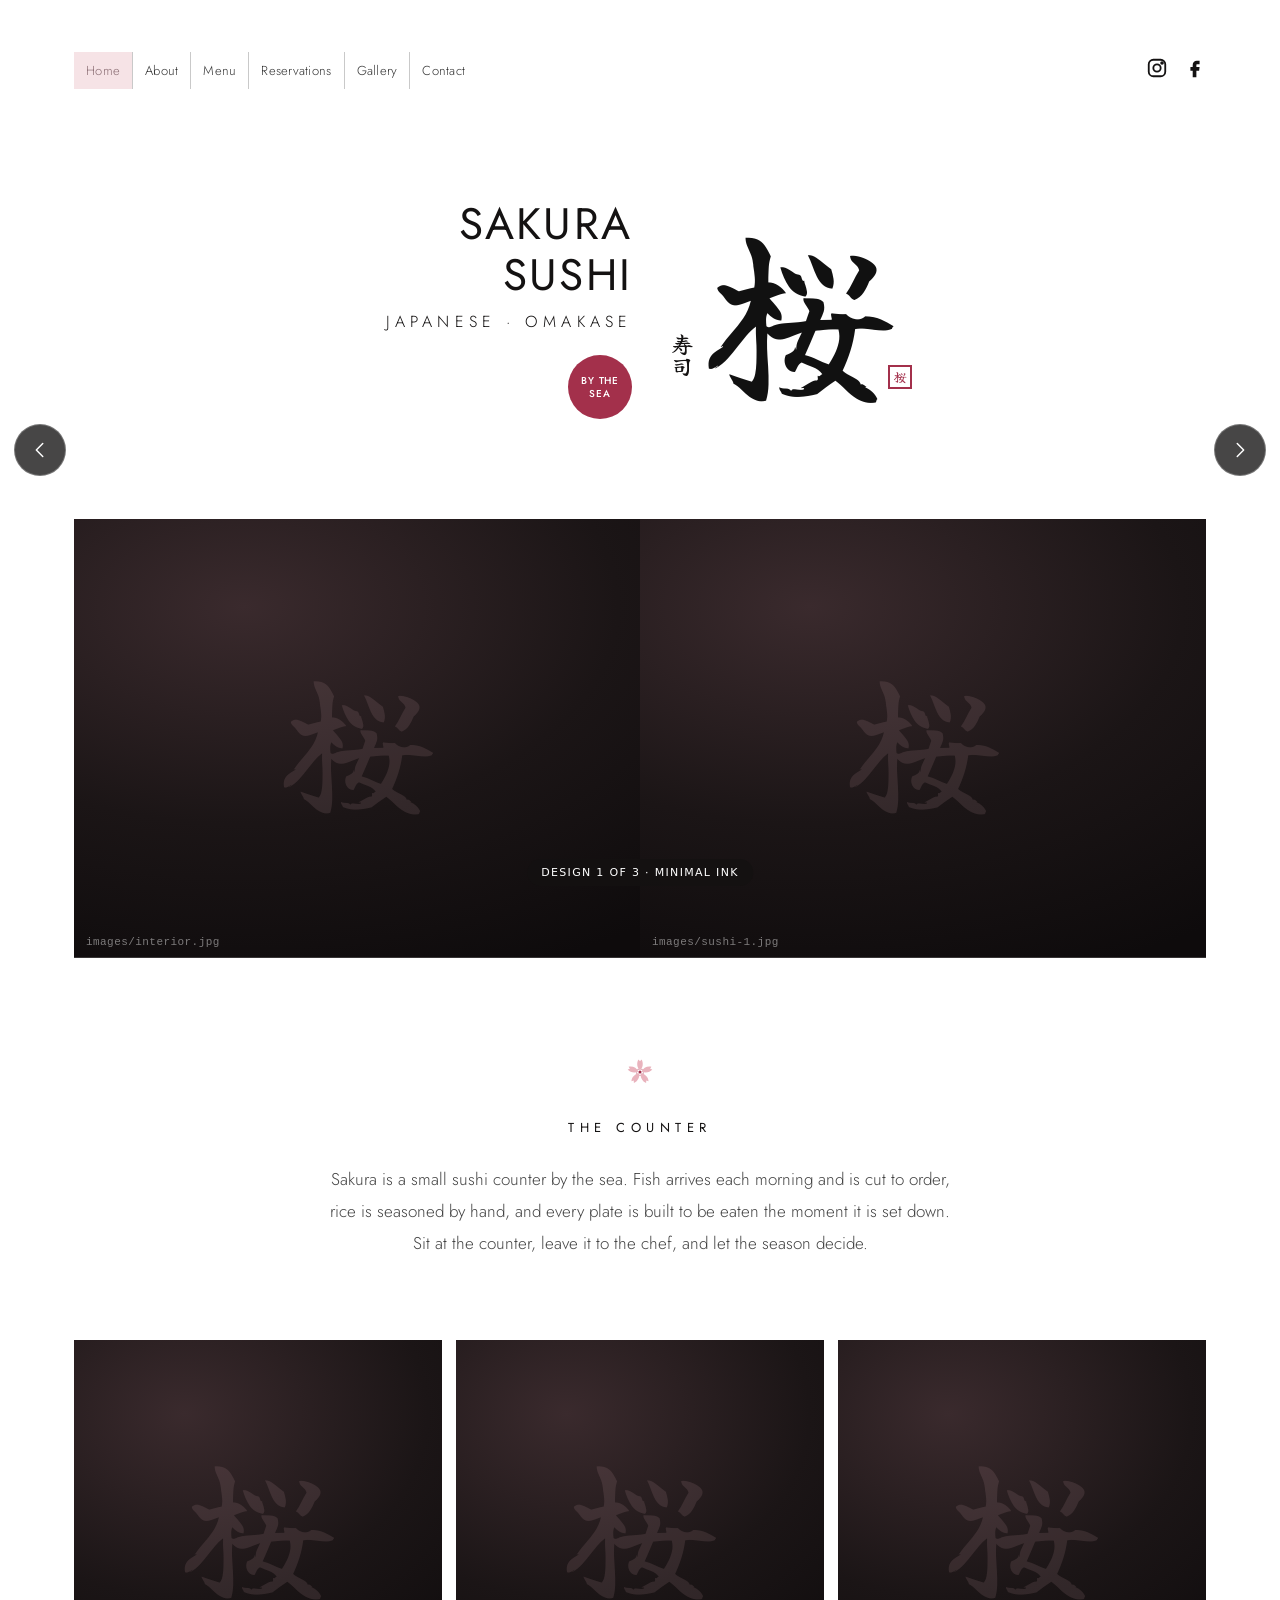
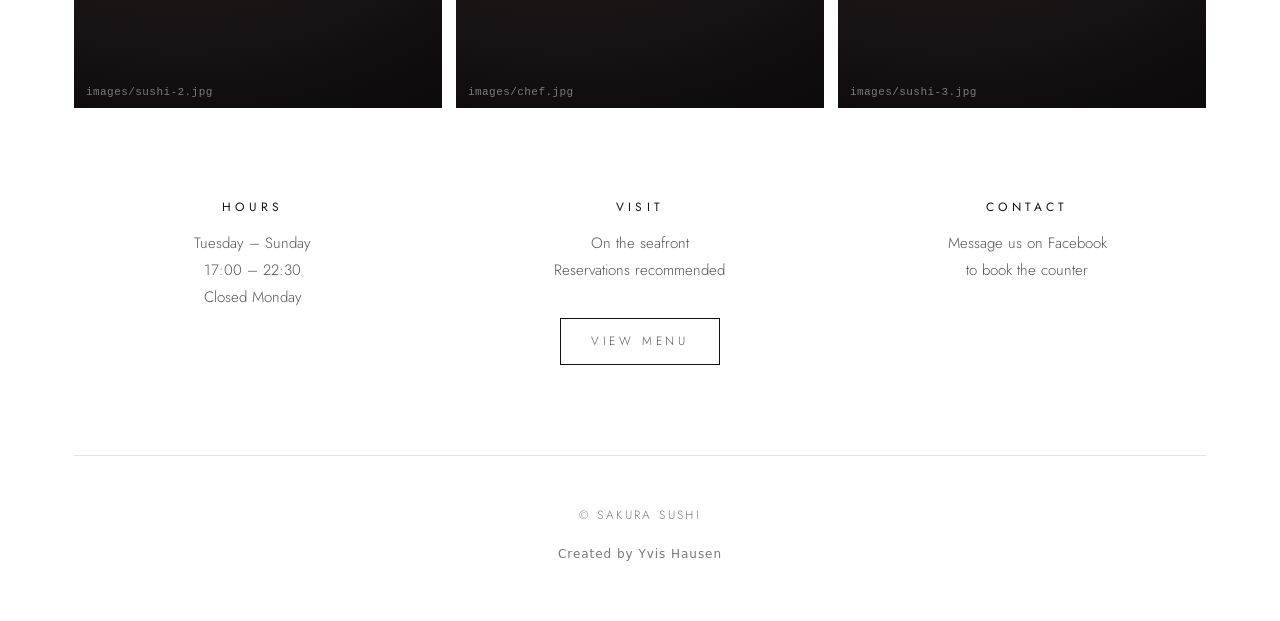
==== design-1/index.html @ ffc706e4 "Add Sakura demo website: 3 homepage designs with matching menu pages Design switcher arrows on every" ====
<!doctype html>
<html lang="en">
<head>
<meta charset="utf-8">
<meta name="viewport" content="width=device-width, initial-scale=1">
<title>Sakura · Japanese Sushi & Omakase</title>
<link rel="preconnect" href="https://fonts.googleapis.com">
<link href="https://fonts.googleapis.com/css2?family=Jost:wght@300;400;500&family=Yuji+Boku&display=swap" rel="stylesheet">
<link rel="stylesheet" href="../assets/common.css">
<link rel="stylesheet" href="style.css">
</head>
<body>
<div class="wrap">
  <header class="top">
    <nav class="boxed">
      <a href="index.html" class="active">Home</a>
      <a href="#about">About</a>
      <a href="menu.html">Menu</a>
      <a href="#visit">Reservations</a>
      <a href="#gallery">Gallery</a>
      <a href="#visit">Contact</a>
    </nav>
    <div class="social">
      <a href="#" aria-label="Instagram"><svg viewBox="0 0 24 24" fill="none" stroke="currentColor" stroke-width="2"><rect x="3" y="3" width="18" height="18" rx="5"/><circle cx="12" cy="12" r="4"/><circle cx="17.5" cy="6.5" r="1" fill="currentColor"/></svg></a>
      <a href="#" aria-label="Facebook"><svg viewBox="0 0 24 24" fill="currentColor"><path d="M14 8h3V4h-3c-2.8 0-4.5 1.8-4.5 4.6V11H7v4h2.5v7h4v-7h3l.5-4h-3.5V8.8c0-.5.3-.8.5-.8z"/></svg></a>
    </div>
  </header>

  <section class="hero">
    <div class="words">
      <h1>SAKURA<br>SUSHI</h1>
      <div class="sub">JAPANESE · OMAKASE</div>
      <div class="badge">BY THE<br>SEA</div>
    </div>
    <div class="kanji-block" data-logo="200">
      <span class="kanji-side">寿司</span>
      <span class="kanji">桜</span>
      <span class="seal">桜</span>
    </div>
  </section>

  <section class="split">
    <div data-img="interior"></div>
    <div data-img="sushi-1"></div>
  </section>

  <section class="intro" id="about">
    <span class="blossom"></span>
    <h2>The Counter</h2>
    <p>Sakura is a small sushi counter by the sea. Fish arrives each morning and is cut to order, rice is seasoned by hand, and every plate is built to be eaten the moment it is set down. Sit at the counter, leave it to the chef, and let the season decide.</p>
  </section>

  <section class="trio" id="gallery">
    <div data-img="sushi-2"></div>
    <div data-img="chef"></div>
    <div data-img="sushi-3"></div>
  </section>

  <section class="info" id="visit">
    <div><h3>Hours</h3><p>Tuesday – Sunday<br>17:00 – 22:30<br>Closed Monday</p></div>
    <div><h3>Visit</h3><p>On the seafront<br>Reservations recommended<br><a class="btn-line" href="menu.html">View Menu</a></p></div>
    <div><h3>Contact</h3><p>Message us on Facebook<br>to book the counter</p></div>
  </section>

  <footer class="foot">© SAKURA SUSHI</footer>
</div>
<p class="credit">Created by Yvis Hausen</p>
<script src="../assets/common.js"></script>
</body>
</html>
---- assets/common.css ----
/* Shared pieces used by all three Sakura designs */
:root {
  --sakura: #e9b3bd;
  --sakura-soft: #f6e3e6;
  --rose: #a3304b;
  --ink: #141212;
  --paper: #ffffff;
}
* { box-sizing: border-box; }
html, body { margin: 0; padding: 0; }
body { background: var(--paper); color: var(--ink); -webkit-font-smoothing: antialiased; }
img { max-width: 100%; display: block; }
a { color: inherit; }

/* ---------- Photo slots ----------
   Each [data-img] element shows the restaurant photo from /images.
   Until the photo is added, an ink placeholder with the file name is shown. */
.ph {
  position: relative;
  overflow: hidden;
  background:
    radial-gradient(120% 90% at 30% 20%, #3a2a2d 0%, #1b1516 55%, #0e0b0c 100%);
  background-size: cover;
  background-position: center;
}
.ph::before {
  content: "桜";
  position: absolute; inset: 0;
  display: grid; place-items: center;
  font-family: "Yuji Boku", serif;
  font-size: clamp(60px, 12vw, 160px);
  color: rgba(233, 179, 189, .12);
  pointer-events: none;
}
.ph::after {
  content: "images/" attr(data-label);
  position: absolute; left: 12px; bottom: 10px;
  font: 500 11px/1 ui-monospace, Menlo, monospace;
  letter-spacing: .04em;
  color: rgba(255, 255, 255, .45);
}
/* Once loaded: grade the photo so phone pictures read richer and sharper */
.ph.loaded { filter: contrast(1.07) saturate(1.1) brightness(.98); }
.ph.loaded::before, .ph.loaded::after { content: none; }
.ph.vignette.loaded { box-shadow: inset 0 0 120px rgba(0,0,0,.35); }

/* ---------- Design switcher arrows ---------- */
.sw {
  position: fixed; top: 50%; z-index: 1000;
  width: 52px; height: 52px; margin-top: -26px;
  border-radius: 50%;
  display: grid; place-items: center;
  background: rgba(20, 18, 18, .78);
  color: #fff; text-decoration: none;
  border: 1px solid rgba(255,255,255,.25);
  backdrop-filter: blur(6px);
  transition: transform .2s ease, background .2s ease;
}
.sw:hover { background: var(--rose); transform: scale(1.06); }
.sw svg { width: 22px; height: 22px; }
.sw-l { left: 14px; }
.sw-r { right: 14px; }
.sw-label {
  position: fixed; left: 50%; bottom: 14px; z-index: 1000;
  transform: translateX(-50%);
  background: rgba(20, 18, 18, .82); color: #fff;
  font: 500 11px/1 system-ui, sans-serif; letter-spacing: .12em; text-transform: uppercase;
  padding: 8px 14px; border-radius: 999px;
  white-space: nowrap;
}
@media (max-width: 640px) { .sw-label { font-size: 9px; letter-spacing: .08em; } }
@media (max-width: 640px) {
  .sw { width: 40px; height: 40px; margin-top: -20px; }
  .sw-l { left: 6px; } .sw-r { right: 6px; }
}

/* ---------- Credit line ---------- */
.credit {
  text-align: center;
  font: 400 12px/1.4 system-ui, sans-serif;
  letter-spacing: .08em;
  padding: 22px 16px 58px;
  margin: 0;
  color: #777;
}
.dark-credit, .foot-credit { color: rgba(255,255,255,.6) !important; }

/* Blossom mark helper */
.blossom { display: inline-block; }
.blossom svg { width: 100%; height: 100%; display: block; }
---- design-1/style.css ----
/* Design 1 — Minimal Ink (white, boxed nav, brush kanji) */
body { font-family: "Jost", system-ui, sans-serif; font-weight: 300; }
.wrap { max-width: 1180px; margin: 0 auto; padding: 0 24px; }

header.top { display: flex; align-items: center; justify-content: space-between; padding: 52px 0 0; }
nav.boxed { display: flex; flex-wrap: wrap; }
nav.boxed a {
  font-size: 13px; text-decoration: none; color: #333;
  padding: 9px 12px; border-right: 1px solid #c9c9c9; letter-spacing: .02em;
}
nav.boxed a:last-child { border-right: 0; }
nav.boxed a.active { background: var(--sakura-soft); color: #8a6d73; }
nav.boxed a:hover { color: var(--rose); }
.social { display: flex; gap: 16px; }
.social svg { width: 22px; height: 22px; }

.hero { display: flex; align-items: center; justify-content: center; gap: 34px; padding: 110px 0 100px; }
.hero .words { text-align: right; }
.hero h1 { font-weight: 400; font-size: clamp(30px, 4vw, 44px); line-height: 1.15; letter-spacing: .05em; margin: 0; }
.hero .sub { font-size: clamp(12px, 1.4vw, 16px); letter-spacing: .32em; margin-top: 10px; }
.badge {
  display: inline-grid; place-items: center; text-align: center;
  width: 64px; height: 64px; border-radius: 50%; margin-top: 22px;
  background: var(--rose); color: #fff; font-weight: 500; font-size: 10px; letter-spacing: .08em; line-height: 1.3;
}
.kanji-block { position: relative; display: flex; align-items: flex-end; }
.kanji { font-family: "Yuji Boku", serif; font-size: clamp(120px, 15vw, 190px); line-height: .9; color: #111; }
.kanji-side { font-family: "Yuji Boku", serif; writing-mode: vertical-rl; font-size: 22px; margin-right: 6px; margin-bottom: 18px; }
.seal {
  position: absolute; right: -18px; bottom: 6px;
  width: 24px; height: 24px; border: 2px solid var(--rose); color: var(--rose);
  font-family: "Yuji Boku", serif; font-size: 13px; display: grid; place-items: center;
}

.split { display: grid; grid-template-columns: 1fr 1fr; }
.split .ph { aspect-ratio: 4 / 3.1; }

.intro { text-align: center; padding: 100px 0 80px; max-width: 640px; margin: 0 auto; }
.intro h2, .section-title { font-weight: 400; font-size: 13px; letter-spacing: .42em; text-transform: uppercase; margin: 0 0 26px; }
.intro p { font-size: 17px; line-height: 1.9; color: #444; margin: 0; }
.intro .blossom { width: 28px; height: 28px; margin: 0 auto 26px; }

.trio { display: grid; grid-template-columns: repeat(3, 1fr); gap: 14px; }
.trio .ph { aspect-ratio: 1; }

.info { display: grid; grid-template-columns: repeat(3, 1fr); gap: 30px; text-align: center; padding: 90px 0; border-bottom: 1px solid #e4e4e4; }
.info h3 { font-weight: 400; font-size: 12px; letter-spacing: .35em; text-transform: uppercase; margin: 0 0 14px; }
.info p { margin: 0; font-size: 15px; line-height: 1.8; color: #555; }
.btn-line {
  display: inline-block; margin-top: 34px; padding: 12px 30px;
  border: 1px solid #111; text-decoration: none; font-size: 12px; letter-spacing: .3em; text-transform: uppercase;
}
.btn-line:hover { background: #111; color: #fff; }

footer.foot { text-align: center; padding: 50px 0 0; font-size: 12px; letter-spacing: .2em; color: #777; }

/* Menu page */
.menu-head { text-align: center; padding: 90px 0 30px; }
.menu-head .kanji { font-size: 90px; }
.menu-head h1 { font-weight: 400; font-size: 14px; letter-spacing: .5em; text-transform: uppercase; margin: 14px 0 0; }
.menu-banner { aspect-ratio: 21 / 7; margin: 40px 0 70px; }
.menu-grid { columns: 2; column-gap: 80px; }
.msec { break-inside: avoid; margin-bottom: 64px; }
.msec h2 { display: flex; align-items: baseline; gap: 12px; font-weight: 400; font-size: 13px; letter-spacing: .38em; text-transform: uppercase; border-bottom: 1px solid #111; padding-bottom: 10px; margin: 0 0 6px; }
.msec h2 span { font-family: "Yuji Boku", serif; letter-spacing: .1em; color: var(--rose); font-size: 15px; }
.msec .note { font-size: 12px; color: #999; margin: 0 0 14px; letter-spacing: .05em; }
.mi { padding: 14px 0; border-bottom: 1px solid #eee; }
.mi .row { display: flex; justify-content: space-between; gap: 16px; font-size: 16px; font-weight: 400; }
.mi .jp { font-size: 12px; color: #a0868b; margin-left: 8px; font-weight: 300; }
.mi p { margin: 4px 0 0; font-size: 13px; color: #777; line-height: 1.6; }

@media (max-width: 820px) {
  header.top { flex-direction: column; gap: 22px; padding-top: 28px; }
  nav.boxed { justify-content: center; }
  .hero { flex-direction: column-reverse; padding: 60px 0; gap: 20px; }
  .hero .words { text-align: center; }
  .split, .trio, .info { grid-template-columns: 1fr; }
  .menu-grid { columns: 1; }
}
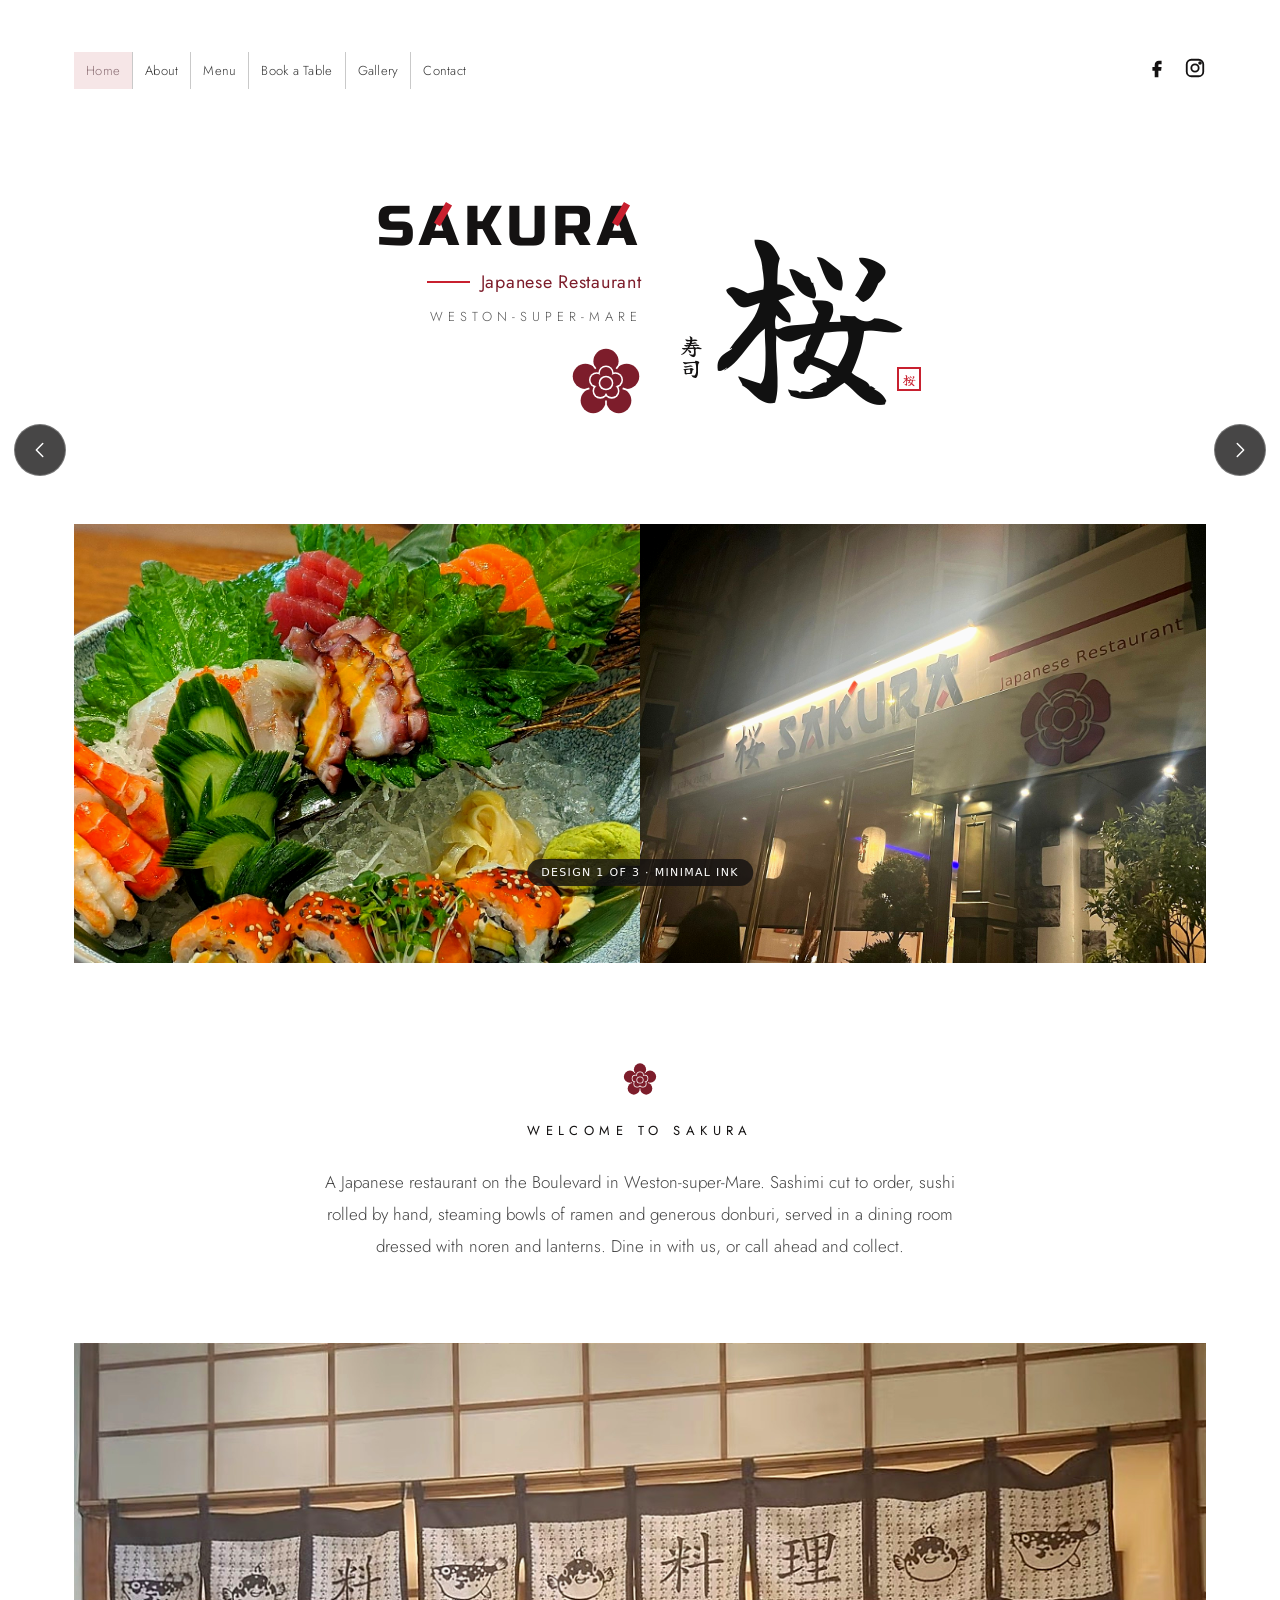
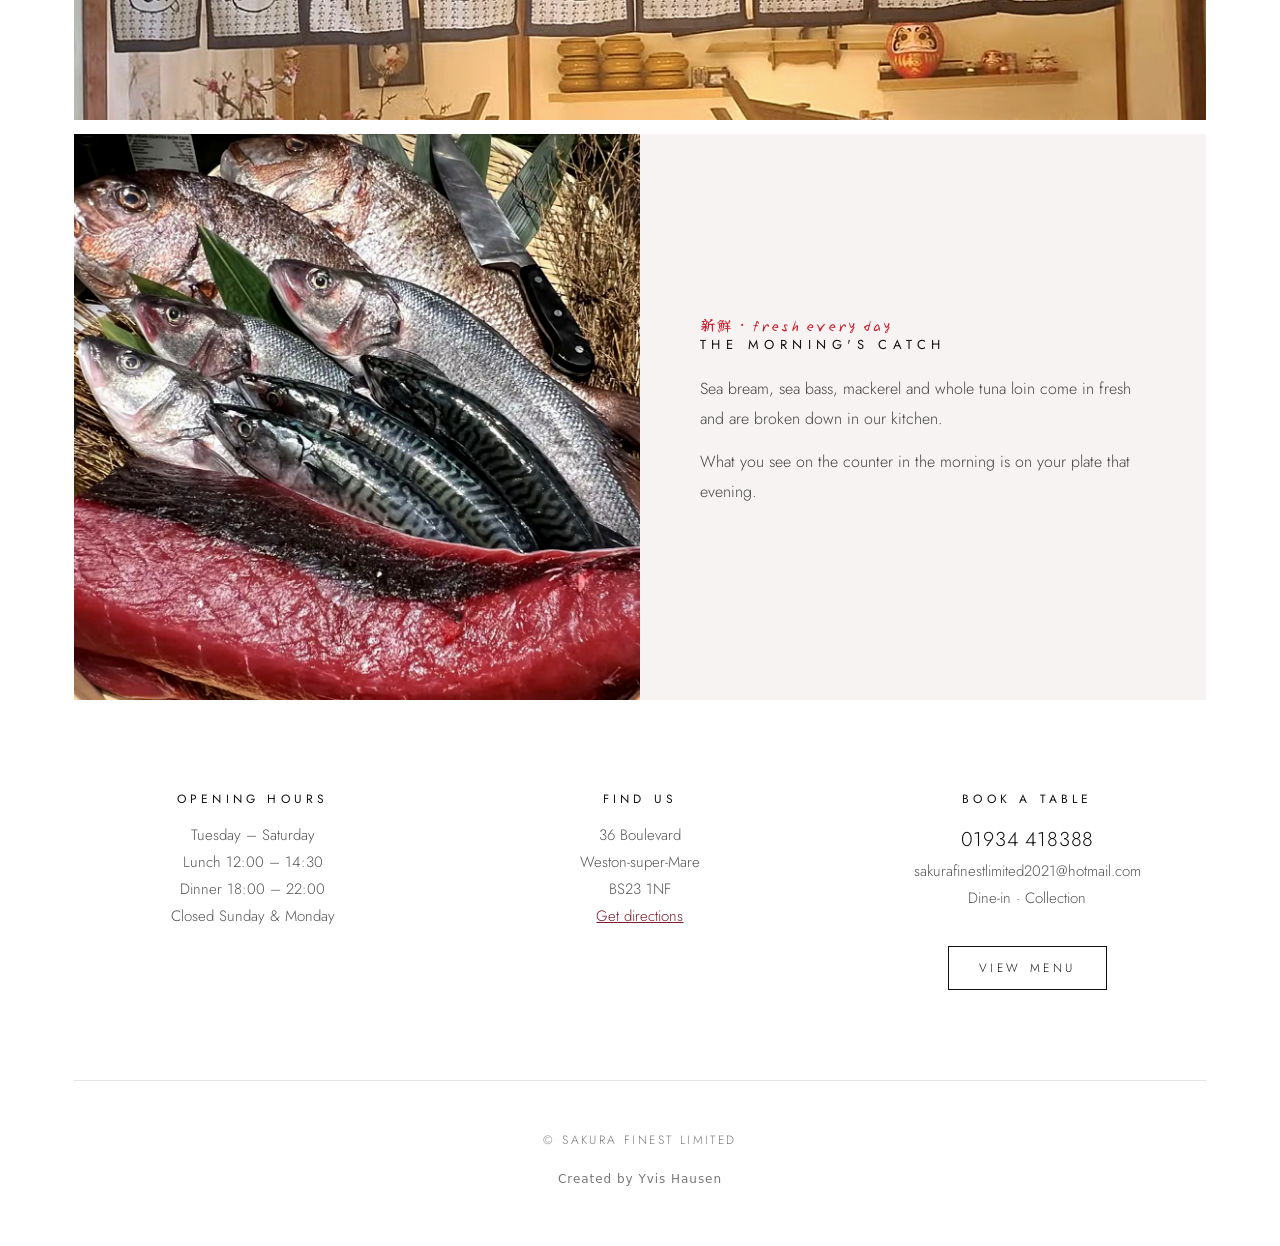
==== commit 5394b513: "Rebrand Sakura demo with the restaurant's photos, crest and details Use Sakura's own photos (platter" ====
--- a/design-1/index.html
+++ b/design-1/index.html
@@ -3,9 +3,9 @@
 <head>
 <meta charset="utf-8">
 <meta name="viewport" content="width=device-width, initial-scale=1">
-<title>Sakura · Japanese Sushi & Omakase</title>
+<title>Sakura · Japanese Restaurant · Weston-super-Mare</title>
 <link rel="preconnect" href="https://fonts.googleapis.com">
-<link href="https://fonts.googleapis.com/css2?family=Jost:wght@300;400;500&family=Yuji+Boku&display=swap" rel="stylesheet">
+<link href="https://fonts.googleapis.com/css2?family=Jost:wght@300;400;500&family=Russo+One&family=Yuji+Boku&display=swap" rel="stylesheet">
 <link rel="stylesheet" href="../assets/common.css">
 <link rel="stylesheet" href="style.css">
 </head>
@@ -16,21 +16,22 @@
       <a href="index.html" class="active">Home</a>
       <a href="#about">About</a>
       <a href="menu.html">Menu</a>
-      <a href="#visit">Reservations</a>
+      <a href="#visit">Book a Table</a>
       <a href="#gallery">Gallery</a>
       <a href="#visit">Contact</a>
     </nav>
     <div class="social">
+      <a href="https://www.facebook.com/share/1Dob9Zx6RJ/" aria-label="Facebook"><svg viewBox="0 0 24 24" fill="currentColor"><path d="M14 8h3V4h-3c-2.8 0-4.5 1.8-4.5 4.6V11H7v4h2.5v7h4v-7h3l.5-4h-3.5V8.8c0-.5.3-.8.5-.8z"/></svg></a>
       <a href="#" aria-label="Instagram"><svg viewBox="0 0 24 24" fill="none" stroke="currentColor" stroke-width="2"><rect x="3" y="3" width="18" height="18" rx="5"/><circle cx="12" cy="12" r="4"/><circle cx="17.5" cy="6.5" r="1" fill="currentColor"/></svg></a>
-      <a href="#" aria-label="Facebook"><svg viewBox="0 0 24 24" fill="currentColor"><path d="M14 8h3V4h-3c-2.8 0-4.5 1.8-4.5 4.6V11H7v4h2.5v7h4v-7h3l.5-4h-3.5V8.8c0-.5.3-.8.5-.8z"/></svg></a>
     </div>
   </header>
 
   <section class="hero">
     <div class="words">
-      <h1>SAKURA<br>SUSHI</h1>
-      <div class="sub">JAPANESE · OMAKASE</div>
-      <div class="badge">BY THE<br>SEA</div>
+      <h1 class="wm">S<i>A</i>KUR<i>A</i></h1>
+      <div class="tagline">Japanese Restaurant</div>
+      <div class="sub">WESTON-SUPER-MARE</div>
+      <span class="mon badge"></span>
     </div>
     <div class="kanji-block" data-logo="200">
       <span class="kanji-side">寿司</span>
@@ -40,29 +41,36 @@
   </section>
 
   <section class="split">
-    <div data-img="interior"></div>
-    <div data-img="sushi-1"></div>
+    <div data-img="hero"></div>
+    <div data-img="storefront"></div>
   </section>
 
   <section class="intro" id="about">
-    <span class="blossom"></span>
-    <h2>The Counter</h2>
-    <p>Sakura is a small sushi counter by the sea. Fish arrives each morning and is cut to order, rice is seasoned by hand, and every plate is built to be eaten the moment it is set down. Sit at the counter, leave it to the chef, and let the season decide.</p>
+    <span class="mon" style="width:34px;height:34px;margin:0 auto 24px;display:block"></span>
+    <h2>Welcome to Sakura</h2>
+    <p>A Japanese restaurant on the Boulevard in Weston-super-Mare. Sashimi cut to order, sushi rolled by hand, steaming bowls of ramen and generous donburi, served in a dining room dressed with noren and lanterns. Dine in with us, or call ahead and collect.</p>
   </section>
 
-  <section class="trio" id="gallery">
-    <div data-img="sushi-2"></div>
-    <div data-img="chef"></div>
-    <div data-img="sushi-3"></div>
+  <section id="gallery">
+    <div class="banner" data-img="noren"></div>
+    <div class="fresh">
+      <div data-img="fish"></div>
+      <div class="txt">
+        <span class="jp">新鮮 · fresh every day</span>
+        <h2>The Morning's Catch</h2>
+        <p>Sea bream, sea bass, mackerel and whole tuna loin come in fresh and are broken down in our kitchen.</p>
+        <p>What you see on the counter in the morning is on your plate that evening.</p>
+      </div>
+    </div>
   </section>
 
   <section class="info" id="visit">
-    <div><h3>Hours</h3><p>Tuesday – Sunday<br>17:00 – 22:30<br>Closed Monday</p></div>
-    <div><h3>Visit</h3><p>On the seafront<br>Reservations recommended<br><a class="btn-line" href="menu.html">View Menu</a></p></div>
-    <div><h3>Contact</h3><p>Message us on Facebook<br>to book the counter</p></div>
+    <div><h3>Opening Hours</h3><p>Tuesday – Saturday<br>Lunch 12:00 – 14:30<br>Dinner 18:00 – 22:00<br>Closed Sunday &amp; Monday</p></div>
+    <div><h3>Find Us</h3><p>36 Boulevard<br>Weston-super-Mare<br>BS23 1NF<br><a class="plain" href="https://www.google.com/maps/search/?api=1&amp;query=Sakura+Japanese+Restaurant+36+Boulevard+Weston-super-Mare+BS23+1NF">Get directions</a></p></div>
+    <div><h3>Book a Table</h3><p><span class="big">01934 418388</span><br>sakurafinestlimited2021@hotmail.com<br>Dine-in · Collection</p><a class="btn-line" href="menu.html">View Menu</a></div>
   </section>
 
-  <footer class="foot">© SAKURA SUSHI</footer>
+  <footer class="foot">© SAKURA FINEST LIMITED</footer>
 </div>
 <p class="credit">Created by Yvis Hausen</p>
 <script src="../assets/common.js"></script>
--- a/assets/common.css
+++ b/assets/common.css
@@ -1,8 +1,9 @@
 /* Shared pieces used by all three Sakura designs */
 :root {
-  --sakura: #e9b3bd;
-  --sakura-soft: #f6e3e6;
-  --rose: #a3304b;
+  --sakura: #ec9aa4;      /* light red for text on dark grounds */
+  --sakura-soft: #f6e6e7;
+  --rose: #7d1d2b;        /* crest maroon, from the shop sign */
+  --red: #c8202f;         /* sign red: the slashes and the rule */
   --ink: #141212;
   --paper: #ffffff;
 }
@@ -85,6 +86,17 @@
 }
 .dark-credit, .foot-credit { color: rgba(255,255,255,.6) !important; }
 
-/* Blossom mark helper */
-.blossom { display: inline-block; }
-.blossom svg { width: 100%; height: 100%; display: block; }
+/* Sakura crest (mon) helper — drawn by common.js */
+.mon { display: inline-block; }
+.mon svg { width: 100%; height: 100%; display: block; }
+
+/* SAKURA wordmark, after the shop sign: heavy angular caps with red cuts on the A's */
+.wm { font-family: "Russo One", "Arial Black", sans-serif; text-transform: uppercase; letter-spacing: .08em; line-height: 1; white-space: nowrap; }
+.wm i { font-style: normal; position: relative; display: inline-block; }
+.wm i::after {
+  content: ""; position: absolute; left: 50%; top: .05em;
+  width: .12em; height: .42em; background: var(--red);
+  transform: translateX(-20%) rotate(30deg);
+}
+.tagline { display: inline-flex; align-items: center; gap: .6em; color: var(--rose); }
+.tagline::before { content: ""; width: 2.4em; height: 2px; background: var(--red); }
--- a/design-1/style.css
+++ b/design-1/style.css
@@ -16,19 +16,16 @@
 
 .hero { display: flex; align-items: center; justify-content: center; gap: 34px; padding: 110px 0 100px; }
 .hero .words { text-align: right; }
-.hero h1 { font-weight: 400; font-size: clamp(30px, 4vw, 44px); line-height: 1.15; letter-spacing: .05em; margin: 0; }
-.hero .sub { font-size: clamp(12px, 1.4vw, 16px); letter-spacing: .32em; margin-top: 10px; }
-.badge {
-  display: inline-grid; place-items: center; text-align: center;
-  width: 64px; height: 64px; border-radius: 50%; margin-top: 22px;
-  background: var(--rose); color: #fff; font-weight: 500; font-size: 10px; letter-spacing: .08em; line-height: 1.3;
-}
+.hero h1 { font-weight: 400; font-size: clamp(36px, 5vw, 56px); margin: 0; }
+.hero .tagline { font-size: clamp(14px, 1.6vw, 18px); margin-top: 14px; font-weight: 400; letter-spacing: .04em; }
+.hero .sub { font-size: clamp(11px, 1.2vw, 13px); letter-spacing: .38em; margin-top: 12px; color: #555; }
+.badge { width: 70px; height: 70px; margin-top: 22px; }
 .kanji-block { position: relative; display: flex; align-items: flex-end; }
 .kanji { font-family: "Yuji Boku", serif; font-size: clamp(120px, 15vw, 190px); line-height: .9; color: #111; }
 .kanji-side { font-family: "Yuji Boku", serif; writing-mode: vertical-rl; font-size: 22px; margin-right: 6px; margin-bottom: 18px; }
 .seal {
   position: absolute; right: -18px; bottom: 6px;
-  width: 24px; height: 24px; border: 2px solid var(--rose); color: var(--rose);
+  width: 24px; height: 24px; border: 2px solid var(--red); color: var(--red);
   font-family: "Yuji Boku", serif; font-size: 13px; display: grid; place-items: center;
 }
 
@@ -40,12 +37,19 @@
 .intro p { font-size: 17px; line-height: 1.9; color: #444; margin: 0; }
 .intro .blossom { width: 28px; height: 28px; margin: 0 auto 26px; }
 
-.trio { display: grid; grid-template-columns: repeat(3, 1fr); gap: 14px; }
-.trio .ph { aspect-ratio: 1; }
+.banner { aspect-ratio: 3 / 1; }
+.fresh { display: grid; grid-template-columns: 1fr 1fr; gap: 0; align-items: stretch; margin-top: 14px; }
+.fresh .ph { aspect-ratio: 1; }
+.fresh .txt { display: flex; flex-direction: column; justify-content: center; padding: 40px 60px; background: #f7f3f3; }
+.fresh h2 { font-weight: 400; font-size: 13px; letter-spacing: .42em; text-transform: uppercase; margin: 0 0 20px; }
+.fresh p { font-size: 16px; line-height: 1.9; color: #444; margin: 0 0 12px; }
+.fresh .jp { font-family: "Yuji Boku", serif; color: var(--red); font-size: 15px; letter-spacing: .1em; }
 
 .info { display: grid; grid-template-columns: repeat(3, 1fr); gap: 30px; text-align: center; padding: 90px 0; border-bottom: 1px solid #e4e4e4; }
 .info h3 { font-weight: 400; font-size: 12px; letter-spacing: .35em; text-transform: uppercase; margin: 0 0 14px; }
 .info p { margin: 0; font-size: 15px; line-height: 1.8; color: #555; }
+.info a.plain { color: var(--rose); }
+.info .big { font-size: 20px; color: #111; letter-spacing: .04em; }
 .btn-line {
   display: inline-block; margin-top: 34px; padding: 12px 30px;
   border: 1px solid #111; text-decoration: none; font-size: 12px; letter-spacing: .3em; text-transform: uppercase;
@@ -58,11 +62,11 @@
 .menu-head { text-align: center; padding: 90px 0 30px; }
 .menu-head .kanji { font-size: 90px; }
 .menu-head h1 { font-weight: 400; font-size: 14px; letter-spacing: .5em; text-transform: uppercase; margin: 14px 0 0; }
-.menu-banner { aspect-ratio: 21 / 7; margin: 40px 0 70px; }
+.menu-banner { aspect-ratio: 3 / 1; margin: 40px 0 70px; }
 .menu-grid { columns: 2; column-gap: 80px; }
 .msec { break-inside: avoid; margin-bottom: 64px; }
 .msec h2 { display: flex; align-items: baseline; gap: 12px; font-weight: 400; font-size: 13px; letter-spacing: .38em; text-transform: uppercase; border-bottom: 1px solid #111; padding-bottom: 10px; margin: 0 0 6px; }
-.msec h2 span { font-family: "Yuji Boku", serif; letter-spacing: .1em; color: var(--rose); font-size: 15px; }
+.msec h2 span { font-family: "Yuji Boku", serif; letter-spacing: .1em; color: var(--red); font-size: 15px; }
 .msec .note { font-size: 12px; color: #999; margin: 0 0 14px; letter-spacing: .05em; }
 .mi { padding: 14px 0; border-bottom: 1px solid #eee; }
 .mi .row { display: flex; justify-content: space-between; gap: 16px; font-size: 16px; font-weight: 400; }
@@ -74,6 +78,8 @@
   nav.boxed { justify-content: center; }
   .hero { flex-direction: column-reverse; padding: 60px 0; gap: 20px; }
   .hero .words { text-align: center; }
-  .split, .trio, .info { grid-template-columns: 1fr; }
+  .split, .fresh, .info { grid-template-columns: 1fr; }
+  .fresh .txt { padding: 36px 24px; }
+  .banner { aspect-ratio: 2 / 1; }
   .menu-grid { columns: 1; }
 }
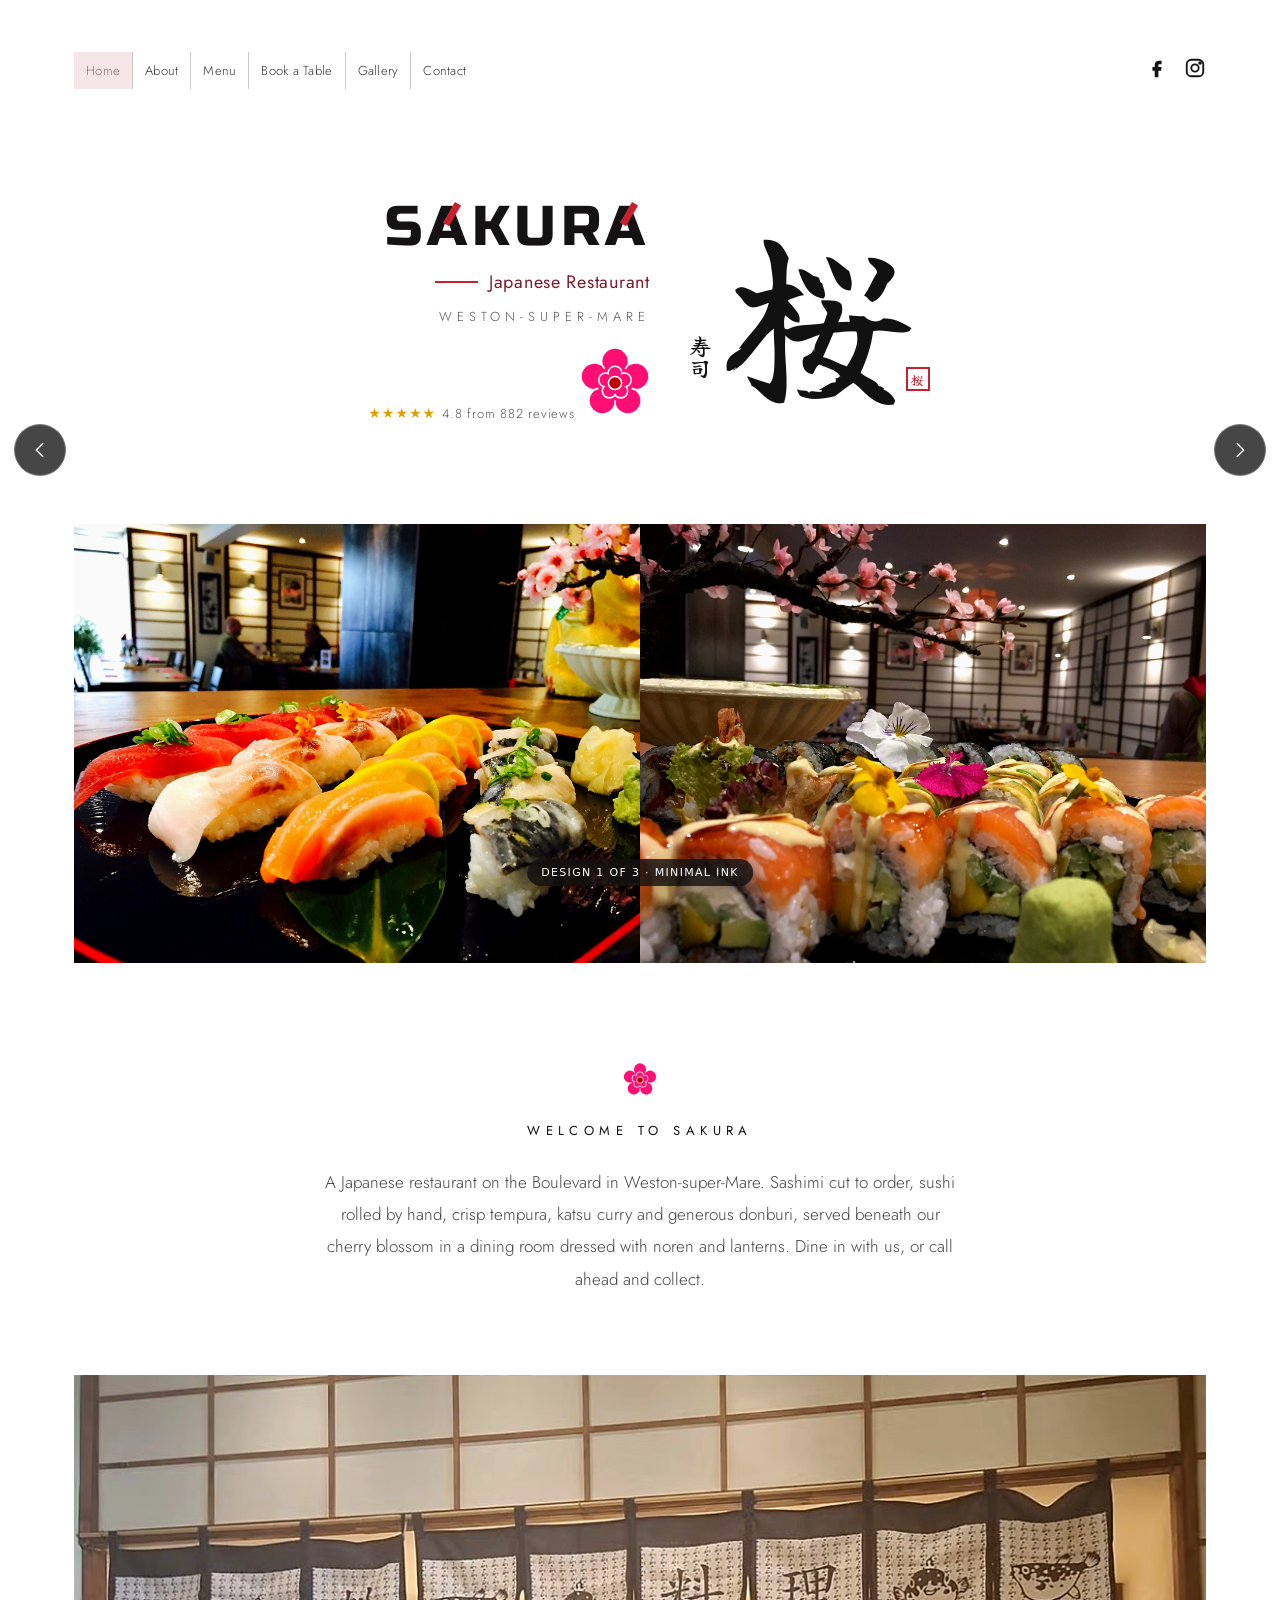
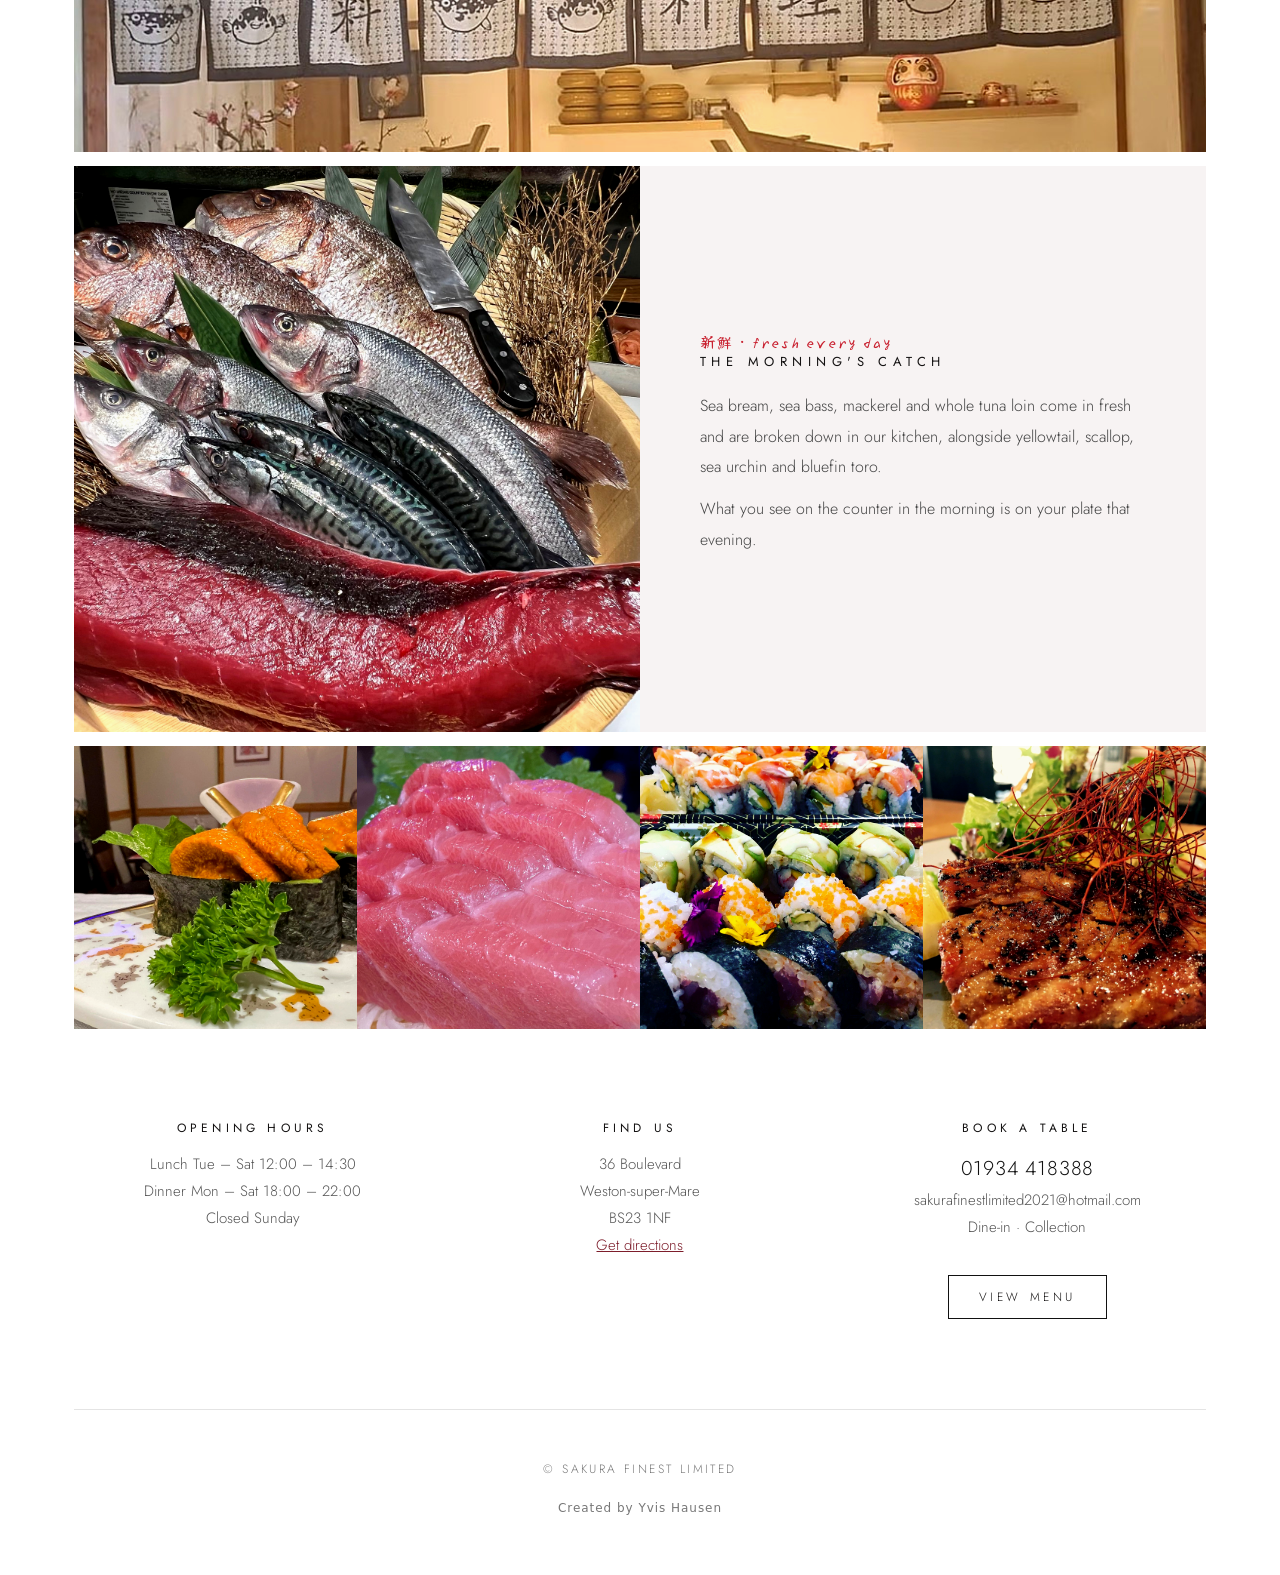
==== commit 98d05192: "Add Sakura's real menu, photos, hours, rating and logo colours Menu transcribed from photos of their" ====
--- a/design-1/index.html
+++ b/design-1/index.html
@@ -21,7 +21,7 @@
       <a href="#visit">Contact</a>
     </nav>
     <div class="social">
-      <a href="https://www.facebook.com/share/1Dob9Zx6RJ/" aria-label="Facebook"><svg viewBox="0 0 24 24" fill="currentColor"><path d="M14 8h3V4h-3c-2.8 0-4.5 1.8-4.5 4.6V11H7v4h2.5v7h4v-7h3l.5-4h-3.5V8.8c0-.5.3-.8.5-.8z"/></svg></a>
+      <a href="https://www.facebook.com/sakurafinestlimited" aria-label="Facebook"><svg viewBox="0 0 24 24" fill="currentColor"><path d="M14 8h3V4h-3c-2.8 0-4.5 1.8-4.5 4.6V11H7v4h2.5v7h4v-7h3l.5-4h-3.5V8.8c0-.5.3-.8.5-.8z"/></svg></a>
       <a href="#" aria-label="Instagram"><svg viewBox="0 0 24 24" fill="none" stroke="currentColor" stroke-width="2"><rect x="3" y="3" width="18" height="18" rx="5"/><circle cx="12" cy="12" r="4"/><circle cx="17.5" cy="6.5" r="1" fill="currentColor"/></svg></a>
     </div>
   </header>
@@ -31,6 +31,7 @@
       <h1 class="wm">S<i>A</i>KUR<i>A</i></h1>
       <div class="tagline">Japanese Restaurant</div>
       <div class="sub">WESTON-SUPER-MARE</div>
+      <div class="rating" style="margin-top:14px;color:#555"><b>★★★★★</b> 4.8 from 882 reviews</div>
       <span class="mon badge"></span>
     </div>
     <div class="kanji-block" data-logo="200">
@@ -41,14 +42,14 @@
   </section>
 
   <section class="split">
-    <div data-img="hero"></div>
-    <div data-img="storefront"></div>
+    <div data-img="nigiri"></div>
+    <div data-img="interior"></div>
   </section>
 
   <section class="intro" id="about">
     <span class="mon" style="width:34px;height:34px;margin:0 auto 24px;display:block"></span>
     <h2>Welcome to Sakura</h2>
-    <p>A Japanese restaurant on the Boulevard in Weston-super-Mare. Sashimi cut to order, sushi rolled by hand, steaming bowls of ramen and generous donburi, served in a dining room dressed with noren and lanterns. Dine in with us, or call ahead and collect.</p>
+    <p>A Japanese restaurant on the Boulevard in Weston-super-Mare. Sashimi cut to order, sushi rolled by hand, crisp tempura, katsu curry and generous donburi, served beneath our cherry blossom in a dining room dressed with noren and lanterns. Dine in with us, or call ahead and collect.</p>
   </section>
 
   <section id="gallery">
@@ -58,14 +59,20 @@
       <div class="txt">
         <span class="jp">新鮮 · fresh every day</span>
         <h2>The Morning's Catch</h2>
-        <p>Sea bream, sea bass, mackerel and whole tuna loin come in fresh and are broken down in our kitchen.</p>
+        <p>Sea bream, sea bass, mackerel and whole tuna loin come in fresh and are broken down in our kitchen, alongside yellowtail, scallop, sea urchin and bluefin toro.</p>
         <p>What you see on the counter in the morning is on your plate that evening.</p>
       </div>
+    </div>
+    <div class="gal4" style="margin-top:14px">
+      <div data-img="uni"></div>
+      <div data-img="toro"></div>
+      <div data-img="makimono"></div>
+      <div data-img="grill"></div>
     </div>
   </section>
 
   <section class="info" id="visit">
-    <div><h3>Opening Hours</h3><p>Tuesday – Saturday<br>Lunch 12:00 – 14:30<br>Dinner 18:00 – 22:00<br>Closed Sunday &amp; Monday</p></div>
+    <div><h3>Opening Hours</h3><p>Lunch Tue – Sat 12:00 – 14:30<br>Dinner Mon – Sat 18:00 – 22:00<br>Closed Sunday</p></div>
     <div><h3>Find Us</h3><p>36 Boulevard<br>Weston-super-Mare<br>BS23 1NF<br><a class="plain" href="https://www.google.com/maps/search/?api=1&amp;query=Sakura+Japanese+Restaurant+36+Boulevard+Weston-super-Mare+BS23+1NF">Get directions</a></p></div>
     <div><h3>Book a Table</h3><p><span class="big">01934 418388</span><br>sakurafinestlimited2021@hotmail.com<br>Dine-in · Collection</p><a class="btn-line" href="menu.html">View Menu</a></div>
   </section>
--- a/assets/common.css
+++ b/assets/common.css
@@ -100,3 +100,12 @@
 }
 .tagline { display: inline-flex; align-items: center; gap: .6em; color: var(--rose); }
 .tagline::before { content: ""; width: 2.4em; height: 2px; background: var(--red); }
+
+/* Vegetarian / vegan marker on menu items */
+.vv { font-size: 10px; font-weight: 600; letter-spacing: .08em; color: #4c7a34; margin-left: 6px; white-space: nowrap; }
+/* Four-photo gallery row */
+.gal4 { display: grid; grid-template-columns: repeat(4, 1fr); gap: 0; }
+.gal4 .ph { aspect-ratio: 1; }
+@media (max-width: 760px) { .gal4 { grid-template-columns: 1fr 1fr; } }
+.rating { display: inline-flex; align-items: center; gap: 6px; font-size: 13px; letter-spacing: .06em; }
+.rating b { color: #e0a100; font-size: 14px; letter-spacing: 1px; }
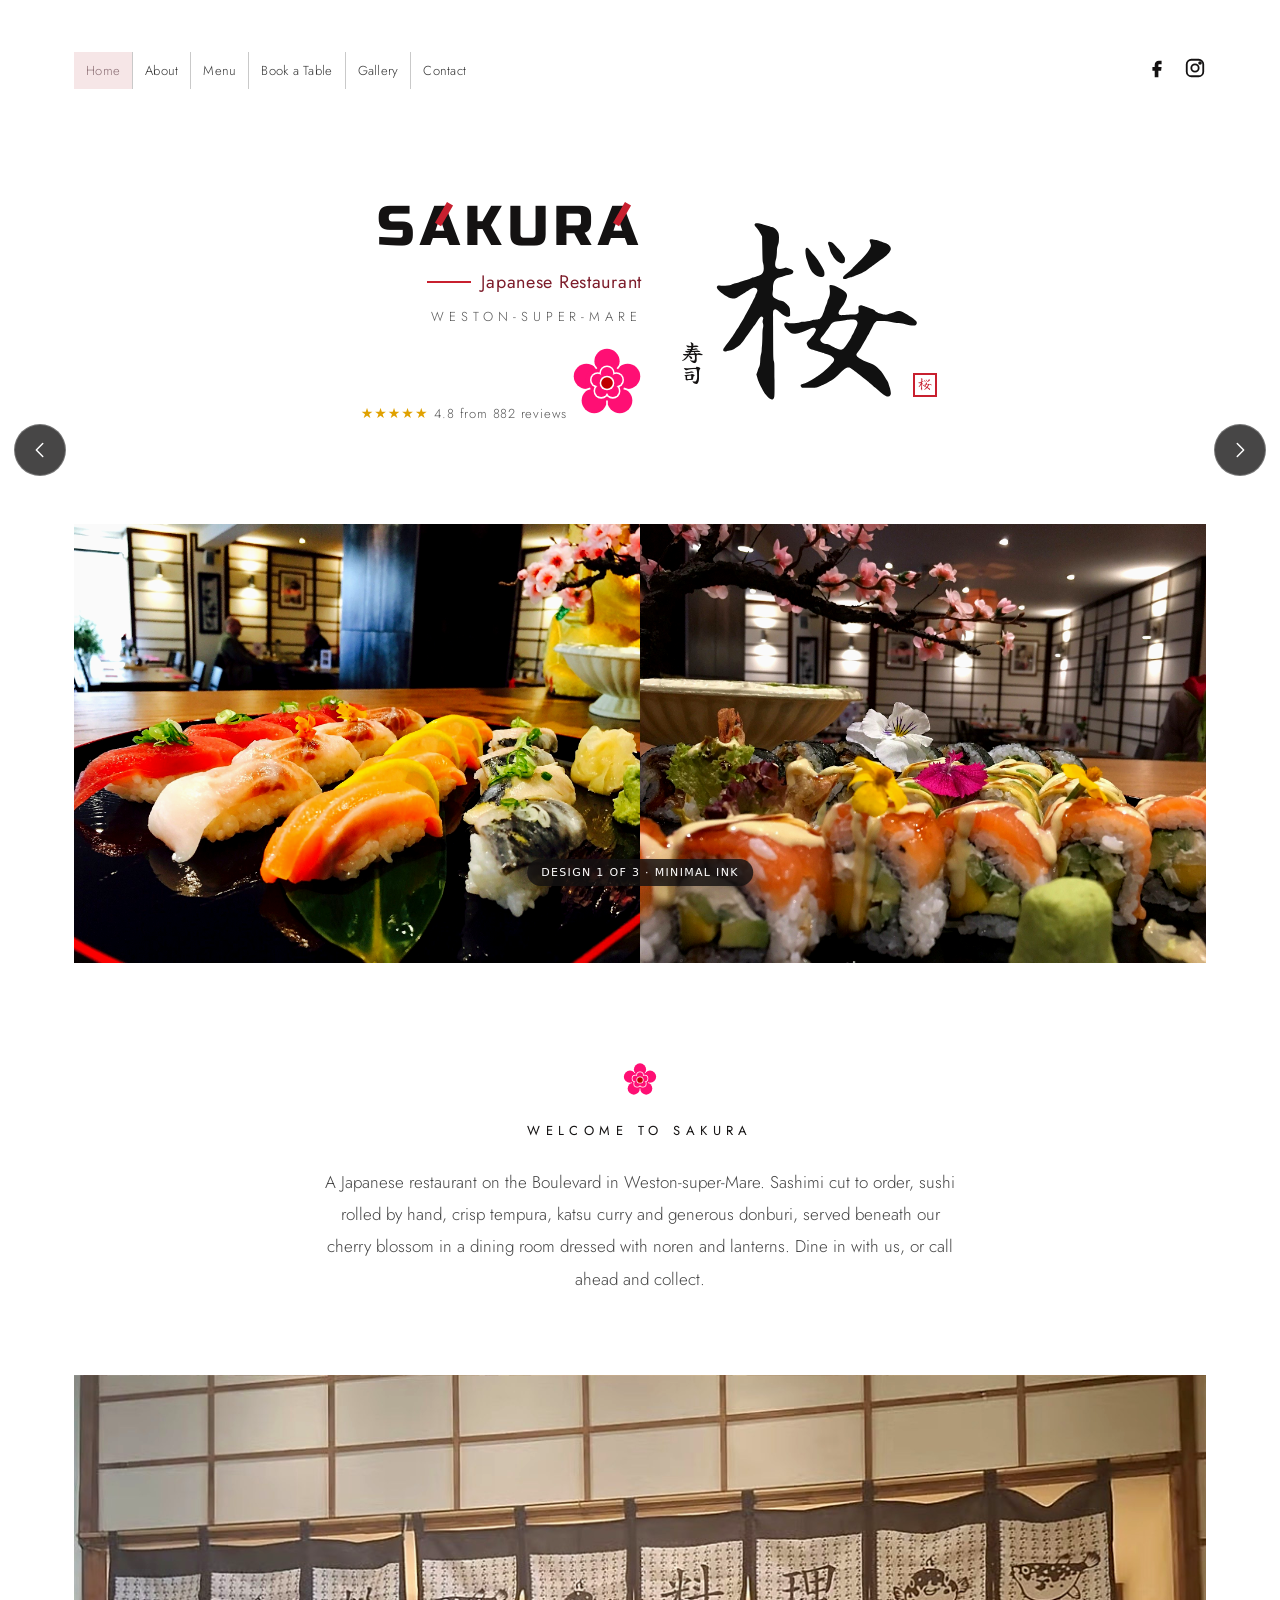
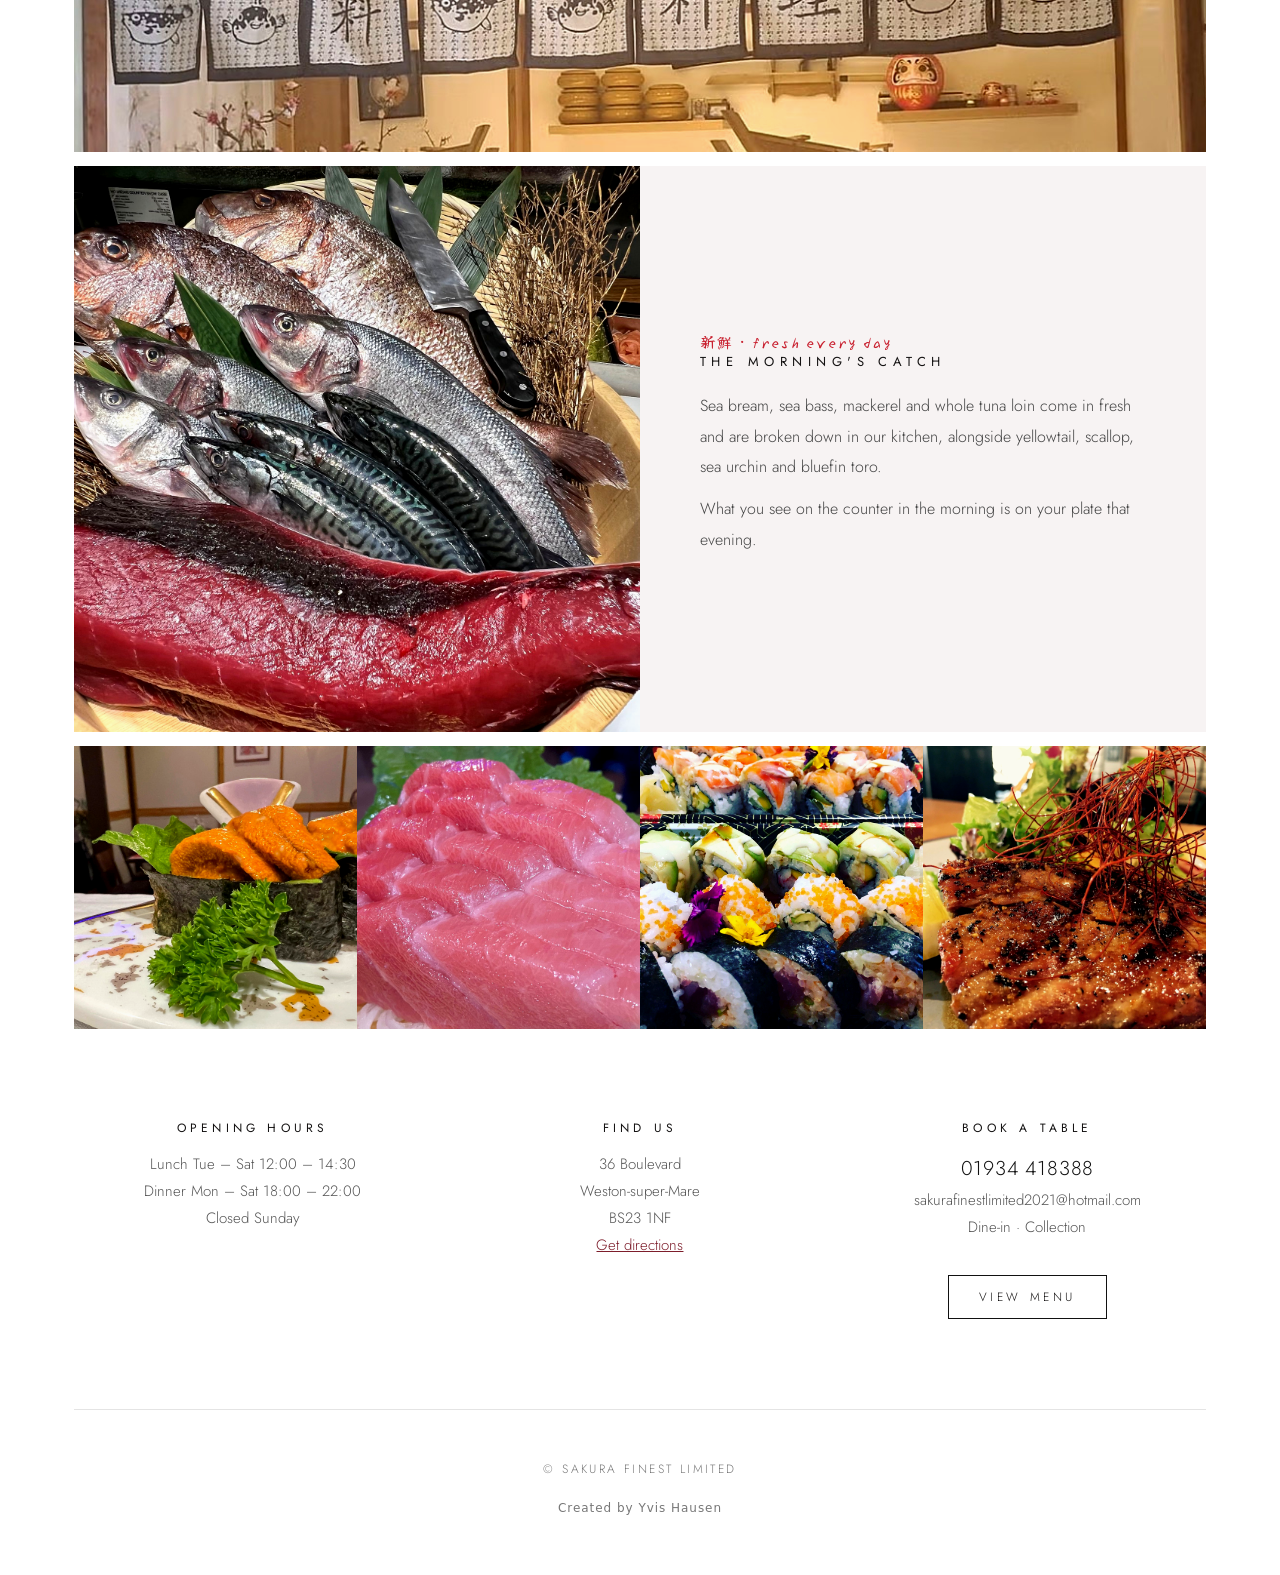
==== commit 4e4328a4: "Use Sakura's own 桜 brush glyph, traced from their logo Replace the font-rendered kanji with a vector" ====
--- a/design-1/index.html
+++ b/design-1/index.html
@@ -36,8 +36,8 @@
     </div>
     <div class="kanji-block" data-logo="200">
       <span class="kanji-side">寿司</span>
-      <span class="kanji">桜</span>
-      <span class="seal">桜</span>
+      <span class="kanji sakura-kanji">桜</span>
+      <span class="seal"><span class="sakura-kanji">桜</span></span>
     </div>
   </section>
 
--- a/assets/common.css
+++ b/assets/common.css
@@ -109,3 +109,7 @@
 @media (max-width: 760px) { .gal4 { grid-template-columns: 1fr 1fr; } }
 .rating { display: inline-flex; align-items: center; gap: 6px; font-size: 13px; letter-spacing: .06em; }
 .rating b { color: #e0a100; font-size: 14px; letter-spacing: 1px; }
+
+/* Sakura's own 桜 glyph (traced from their logo), sized like a character */
+.sakura-kanji { display: inline-block; line-height: 1; }
+.sakura-kanji svg { width: 1.08em; height: .96em; display: block; }
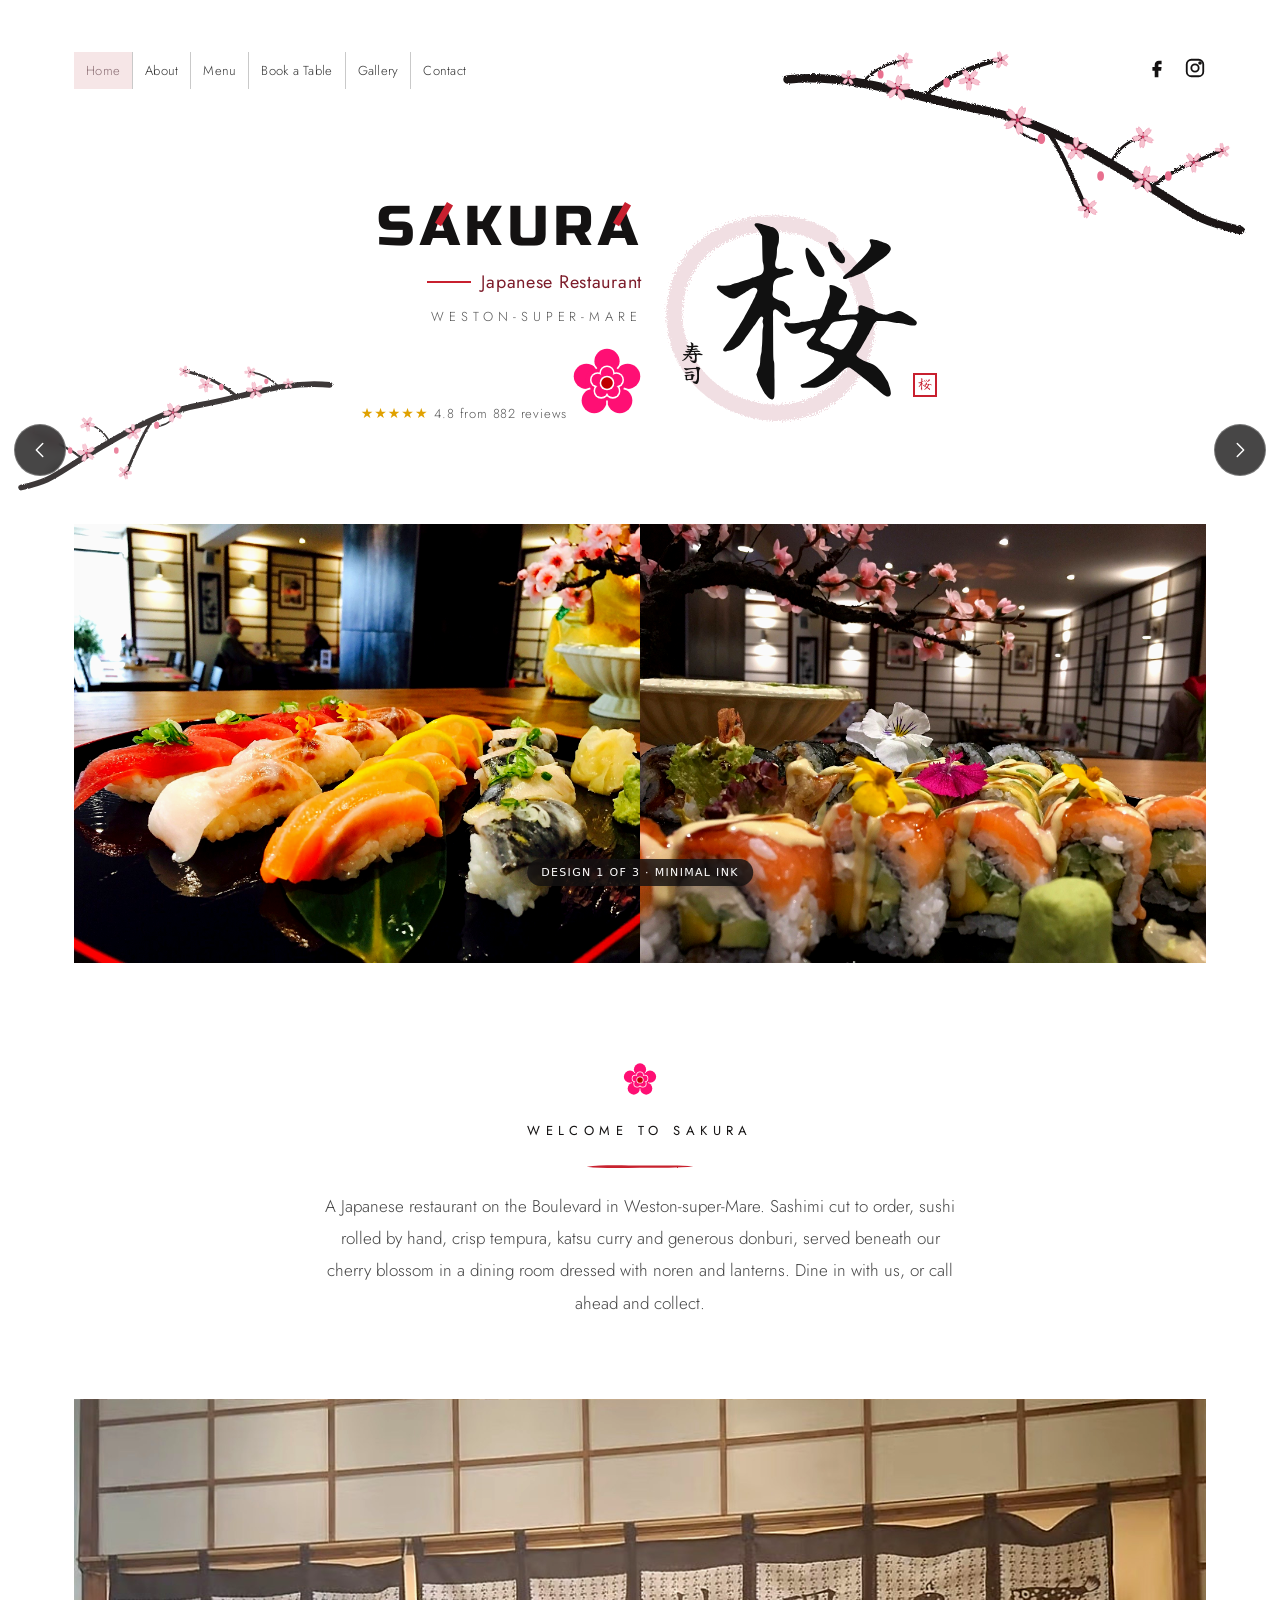
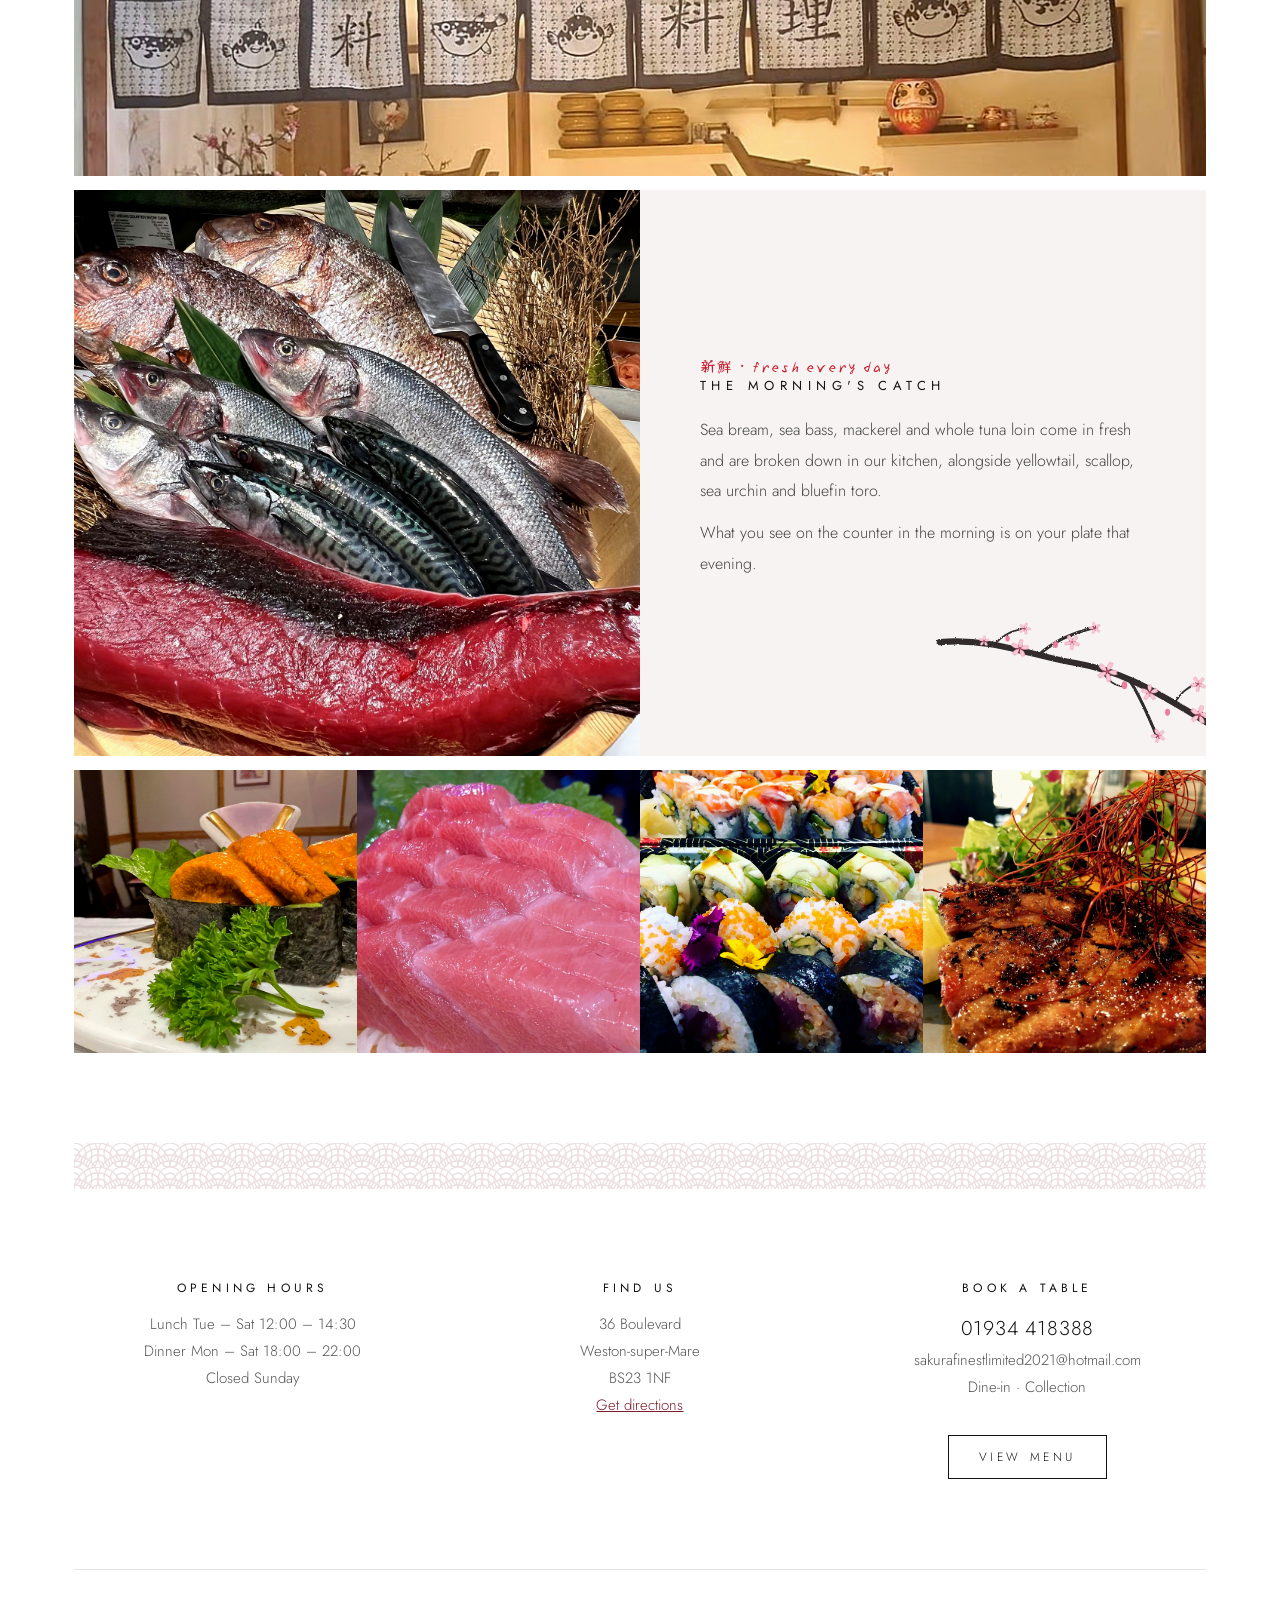
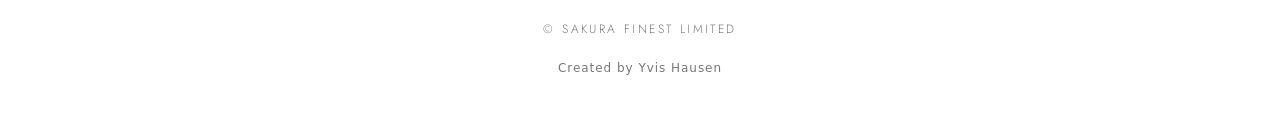
==== commit 872890d9: "Add Japanese wave, ink and cherry blossom art to all designs Ink-painted cherry blossom branches, br" ====
--- a/design-1/index.html
+++ b/design-1/index.html
@@ -26,7 +26,10 @@
     </div>
   </header>
 
-  <section class="hero">
+  <section class="hero" style="position:relative">
+    <div class="orn hide-sm" data-orn="branch" style="width:440px;height:220px;right:-30px;top:-40px"></div>
+    <div class="orn hide-sm" data-orn="branch" data-flip style="width:300px;height:150px;left:-50px;bottom:10px;opacity:.85"></div>
+    <div class="petals" data-count="10"></div>
     <div class="words">
       <h1 class="wm">S<i>A</i>KUR<i>A</i></h1>
       <div class="tagline">Japanese Restaurant</div>
@@ -34,7 +37,8 @@
       <div class="rating" style="margin-top:14px;color:#555"><b>★★★★★</b> 4.8 from 882 reviews</div>
       <span class="mon badge"></span>
     </div>
-    <div class="kanji-block" data-logo="200">
+    <div class="kanji-block" data-logo="200" style="isolation:isolate">
+      <div class="orn" data-orn="enso" data-ink="#f1dfe3" style="width:250px;height:250px;left:-34px;top:-30px;z-index:-1"></div>
       <span class="kanji-side">寿司</span>
       <span class="kanji sakura-kanji">桜</span>
       <span class="seal"><span class="sakura-kanji">桜</span></span>
@@ -49,6 +53,7 @@
   <section class="intro" id="about">
     <span class="mon" style="width:34px;height:34px;margin:0 auto 24px;display:block"></span>
     <h2>Welcome to Sakura</h2>
+    <div data-orn="brush" data-ink="#c8202f" style="width:110px;height:10px;margin:-12px auto 26px"></div>
     <p>A Japanese restaurant on the Boulevard in Weston-super-Mare. Sashimi cut to order, sushi rolled by hand, crisp tempura, katsu curry and generous donburi, served beneath our cherry blossom in a dining room dressed with noren and lanterns. Dine in with us, or call ahead and collect.</p>
   </section>
 
@@ -56,7 +61,8 @@
     <div class="banner" data-img="noren"></div>
     <div class="fresh">
       <div data-img="fish"></div>
-      <div class="txt">
+      <div class="txt has-orn" style="overflow:hidden">
+        <div class="orn" data-orn="branch" style="width:320px;height:160px;right:-60px;bottom:-24px;opacity:.9"></div>
         <span class="jp">新鮮 · fresh every day</span>
         <h2>The Morning's Catch</h2>
         <p>Sea bream, sea bass, mackerel and whole tuna loin come in fresh and are broken down in our kitchen, alongside yellowtail, scallop, sea urchin and bluefin toro.</p>
@@ -71,6 +77,8 @@
     </div>
   </section>
 
+  <div class="wave-band" data-orn="wave" data-ink="#ecdfe1" style="margin-top:90px"></div>
+
   <section class="info" id="visit">
     <div><h3>Opening Hours</h3><p>Lunch Tue – Sat 12:00 – 14:30<br>Dinner Mon – Sat 18:00 – 22:00<br>Closed Sunday</p></div>
     <div><h3>Find Us</h3><p>36 Boulevard<br>Weston-super-Mare<br>BS23 1NF<br><a class="plain" href="https://www.google.com/maps/search/?api=1&amp;query=Sakura+Japanese+Restaurant+36+Boulevard+Weston-super-Mare+BS23+1NF">Get directions</a></p></div>
@@ -81,5 +89,6 @@
 </div>
 <p class="credit">Created by Yvis Hausen</p>
 <script src="../assets/common.js"></script>
+<script src="../assets/ornaments.js"></script>
 </body>
 </html>
--- a/assets/common.css
+++ b/assets/common.css
@@ -8,7 +8,7 @@
   --paper: #ffffff;
 }
 * { box-sizing: border-box; }
-html, body { margin: 0; padding: 0; }
+html, body { margin: 0; padding: 0; overflow-x: clip; }
 body { background: var(--paper); color: var(--ink); -webkit-font-smoothing: antialiased; }
 img { max-width: 100%; display: block; }
 a { color: inherit; }
@@ -113,3 +113,17 @@
 /* Sakura's own 桜 glyph (traced from their logo), sized like a character */
 .sakura-kanji { display: inline-block; line-height: 1; }
 .sakura-kanji svg { width: 1.08em; height: .96em; display: block; }
+
+/* ---------- Japanese art layers (drawn by ornaments.js) ---------- */
+.orn { position: absolute; pointer-events: none; z-index: 1; }
+.orn svg { width: 100%; height: 100%; display: block; overflow: visible; }
+.wave-band { height: 46px; background-repeat: repeat; }
+.has-orn { position: relative; }
+.has-orn > *:not(.orn):not(.petals) { position: relative; z-index: 2; }
+.petals { position: absolute; inset: 0; overflow: hidden; pointer-events: none; z-index: 3; }
+.petal { position: absolute; top: -6%; opacity: .85; animation-name: petal-fall, petal-sway; animation-timing-function: linear, ease-in-out; animation-iteration-count: infinite, infinite; animation-direction: normal, alternate; }
+.petal svg { width: 100%; height: 100%; display: block; }
+@keyframes petal-fall { from { transform: translateY(0) rotate(0deg); } to { transform: translateY(115vh) rotate(540deg); } }
+@keyframes petal-sway { from { margin-left: -24px; } to { margin-left: 24px; } }
+@media (prefers-reduced-motion: reduce) { .petal { animation: none; } }
+@media (max-width: 760px) { .orn.hide-sm { display: none; } }
--- a/design-1/style.css
+++ b/design-1/style.css
@@ -83,3 +83,5 @@
   .banner { aspect-ratio: 2 / 1; }
   .menu-grid { columns: 1; }
 }
+.hero > .words, .hero > .kanji-block { position: relative; z-index: 2; }
+.menu-head > .kanji, .menu-head > h1 { position: relative; z-index: 2; }
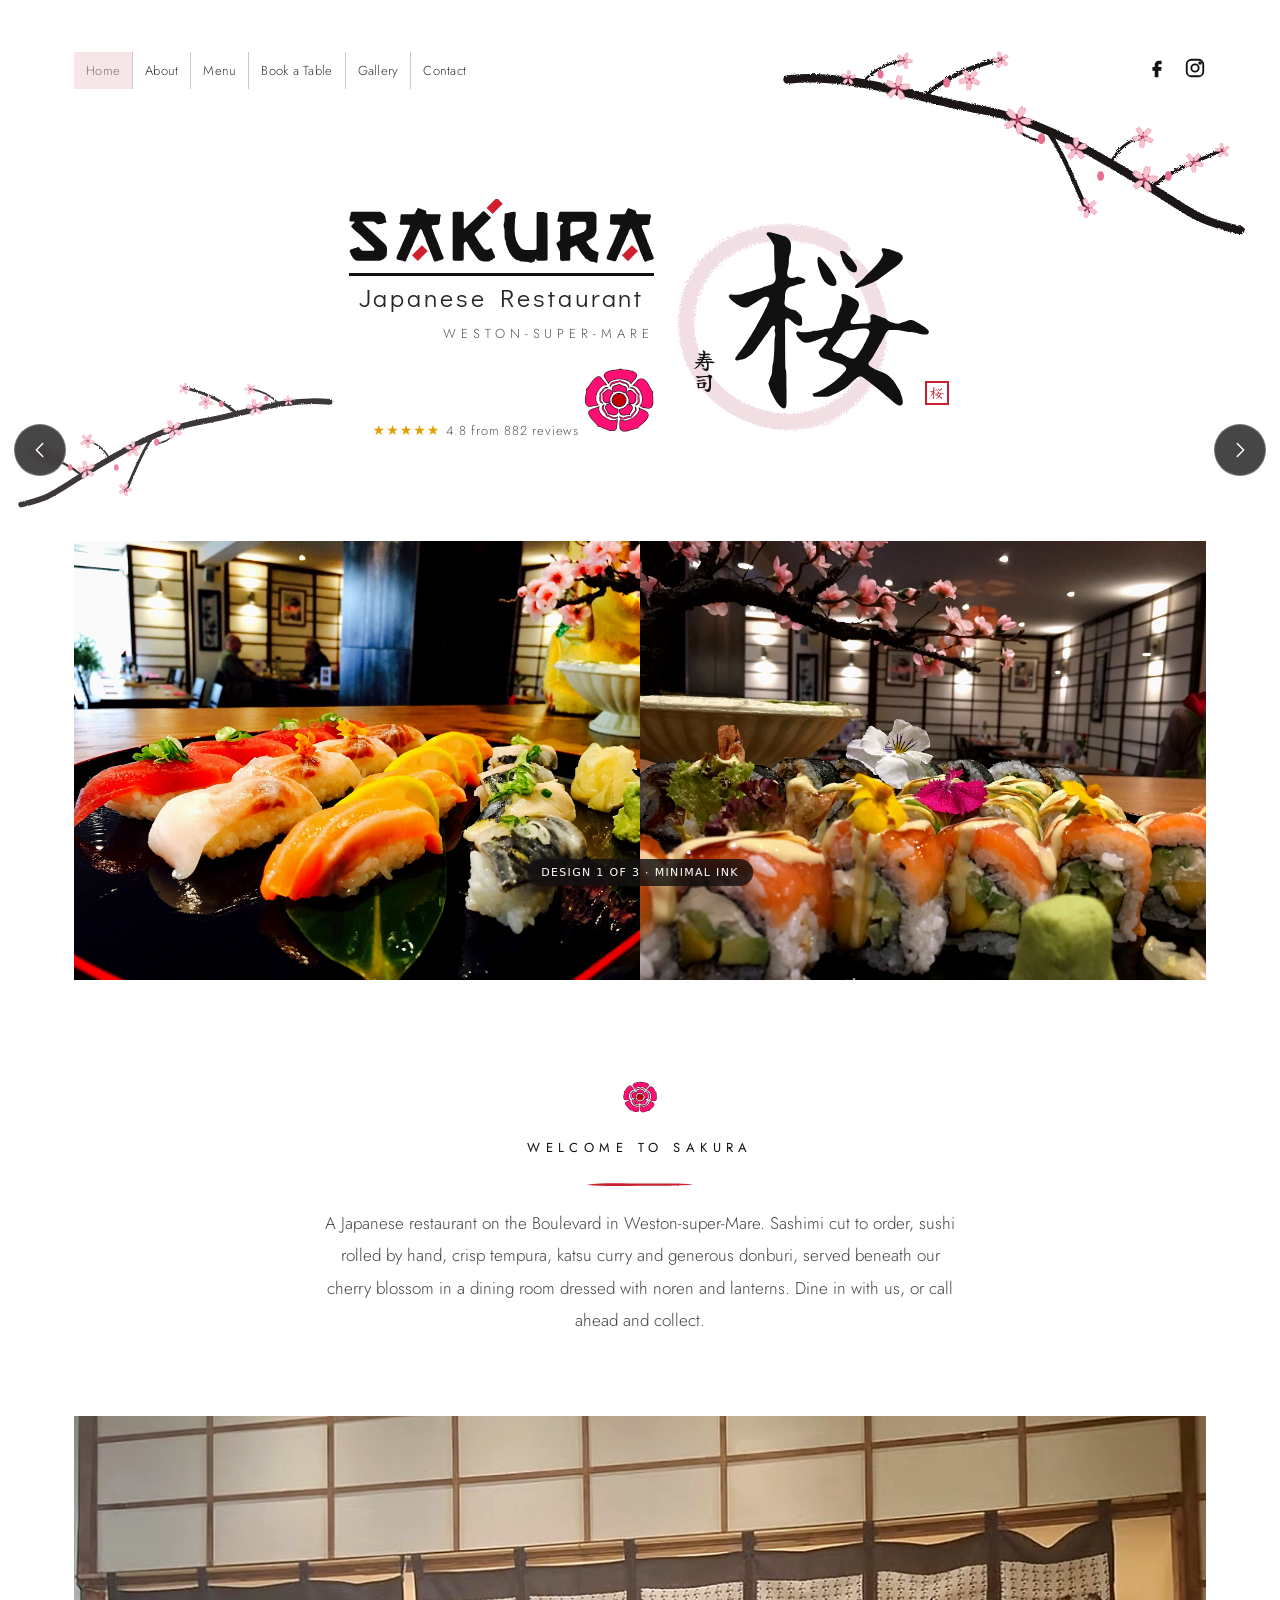
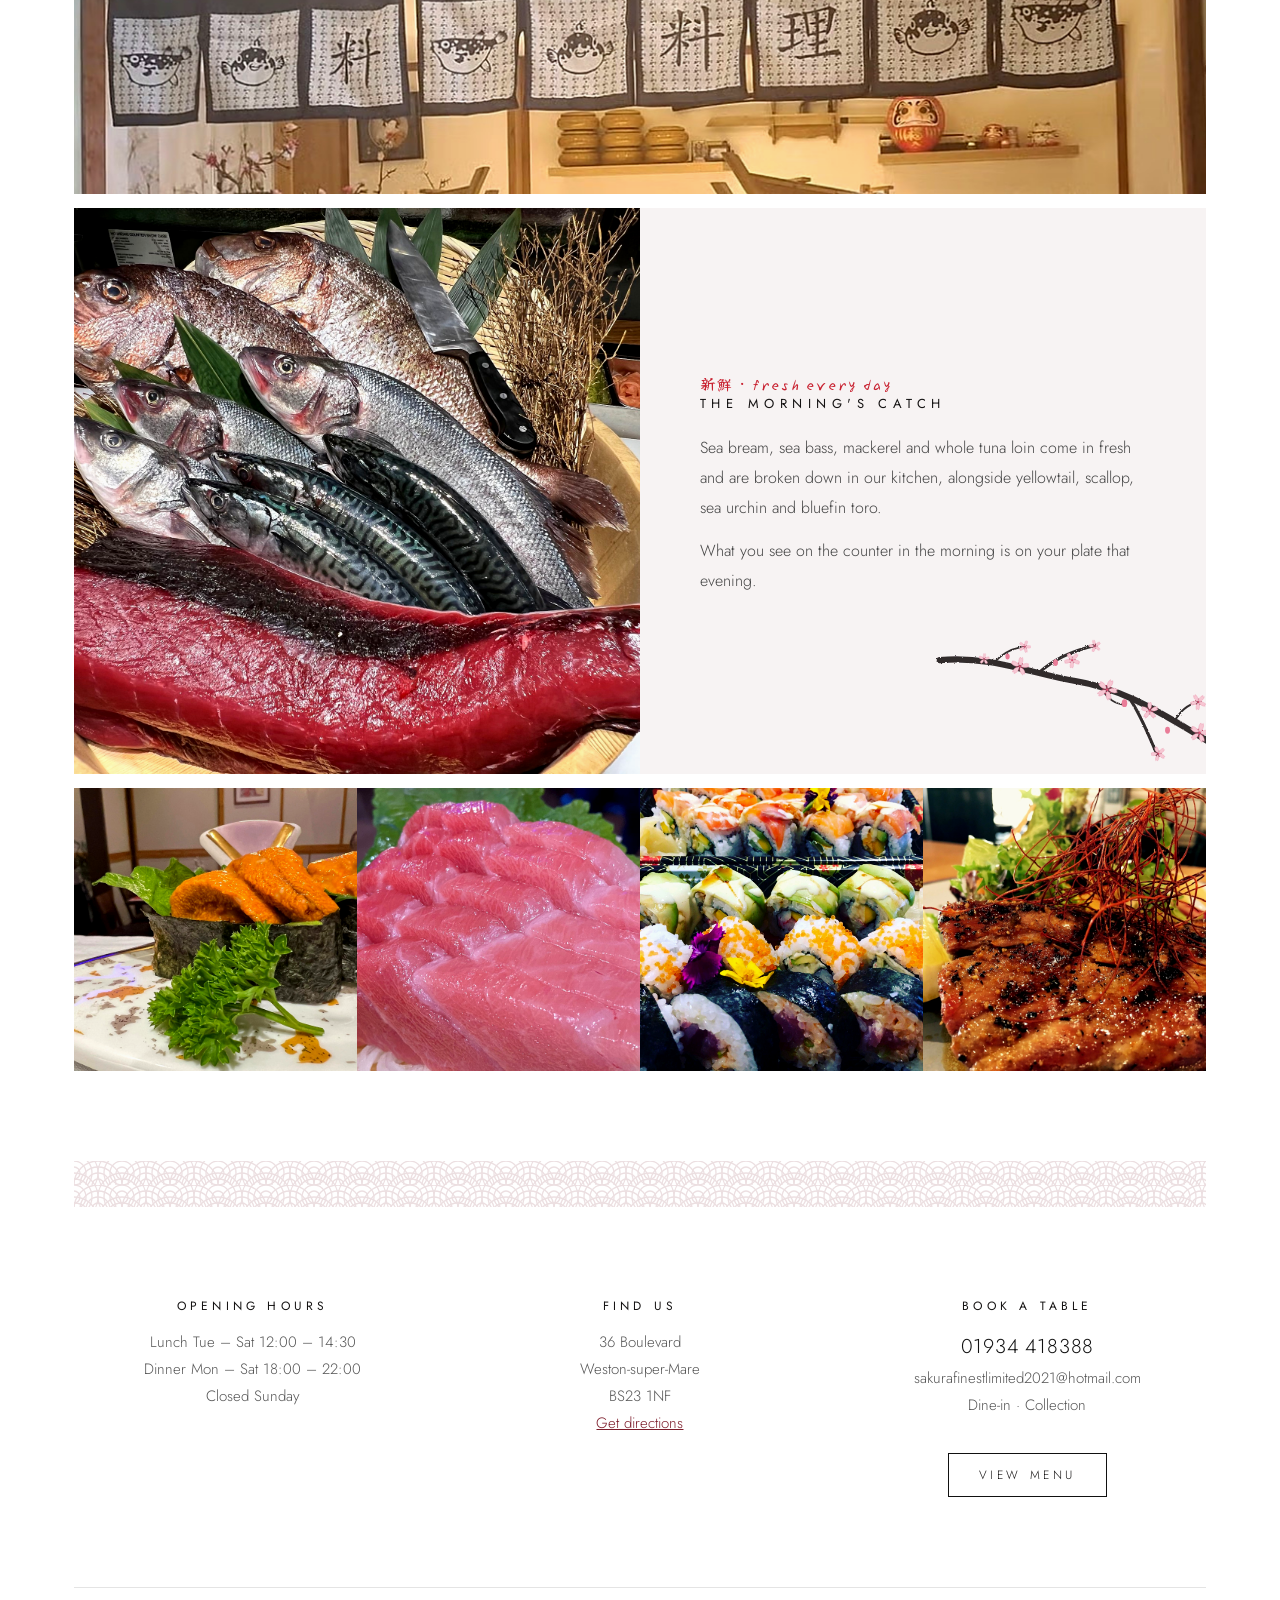
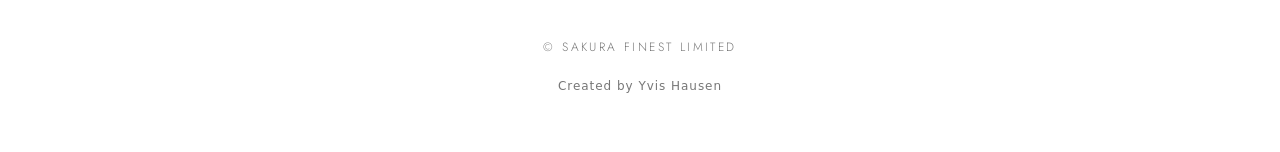
==== commit f8b5676b: "Trace Sakura's wordmark and crest from their logo SAKURA letters and its three red bars (low inside " ====
--- a/design-1/index.html
+++ b/design-1/index.html
@@ -5,7 +5,7 @@
 <meta name="viewport" content="width=device-width, initial-scale=1">
 <title>Sakura · Japanese Restaurant · Weston-super-Mare</title>
 <link rel="preconnect" href="https://fonts.googleapis.com">
-<link href="https://fonts.googleapis.com/css2?family=Jost:wght@300;400;500&family=Russo+One&family=Yuji+Boku&display=swap" rel="stylesheet">
+<link href="https://fonts.googleapis.com/css2?family=Jost:wght@300;400;500&family=Didact+Gothic&family=Yuji+Boku&display=swap" rel="stylesheet">
 <link rel="stylesheet" href="../assets/common.css">
 <link rel="stylesheet" href="style.css">
 </head>
@@ -31,8 +31,7 @@
     <div class="orn hide-sm" data-orn="branch" data-flip style="width:300px;height:150px;left:-50px;bottom:10px;opacity:.85"></div>
     <div class="petals" data-count="10"></div>
     <div class="words">
-      <h1 class="wm">S<i>A</i>KUR<i>A</i></h1>
-      <div class="tagline">Japanese Restaurant</div>
+      <h1 style="margin:0"><span class="sakura-logo" style="font-size:clamp(40px,5.6vw,64px)"></span></h1>
       <div class="sub">WESTON-SUPER-MARE</div>
       <div class="rating" style="margin-top:14px;color:#555"><b>★★★★★</b> 4.8 from 882 reviews</div>
       <span class="mon badge"></span>
@@ -89,6 +88,7 @@
 </div>
 <p class="credit">Created by Yvis Hausen</p>
 <script src="../assets/common.js"></script>
+<script src="../assets/brand.js"></script>
 <script src="../assets/ornaments.js"></script>
 </body>
 </html>
--- a/assets/common.css
+++ b/assets/common.css
@@ -90,14 +90,6 @@
 .mon { display: inline-block; }
 .mon svg { width: 100%; height: 100%; display: block; }
 
-/* SAKURA wordmark, after the shop sign: heavy angular caps with red cuts on the A's */
-.wm { font-family: "Russo One", "Arial Black", sans-serif; text-transform: uppercase; letter-spacing: .08em; line-height: 1; white-space: nowrap; }
-.wm i { font-style: normal; position: relative; display: inline-block; }
-.wm i::after {
-  content: ""; position: absolute; left: 50%; top: .05em;
-  width: .12em; height: .42em; background: var(--red);
-  transform: translateX(-20%) rotate(30deg);
-}
 .tagline { display: inline-flex; align-items: center; gap: .6em; color: var(--rose); }
 .tagline::before { content: ""; width: 2.4em; height: 2px; background: var(--red); }
 
@@ -127,3 +119,13 @@
 @keyframes petal-sway { from { margin-left: -24px; } to { margin-left: 24px; } }
 @media (prefers-reduced-motion: reduce) { .petal { animation: none; } }
 @media (max-width: 760px) { .orn.hide-sm { display: none; } }
+
+/* ---------- Sakura logo lockup (paths traced from their menu logo) ---------- */
+.sakura-wm { display: inline-block; line-height: 0; }
+.sakura-wm svg { height: 1em; width: auto; display: block; }
+.sakura-logo { display: inline-flex; align-items: center; gap: .3em; color: #111; line-height: 1; vertical-align: middle; }
+.sakura-logo .lk-kanji { display: block; line-height: 0; }
+.sakura-logo .lk-kanji svg { height: 1.9em; width: auto; display: block; }
+.sakura-logo .lk-stack { display: flex; flex-direction: column; align-items: stretch; }
+.sakura-logo .lk-rule { height: max(1px, .045em); background: currentColor; margin: .16em 0 .1em; }
+.sakura-logo .lk-tag { font-family: "Didact Gothic", "Century Gothic", system-ui, sans-serif; font-size: .39em; letter-spacing: .115em; text-align: center; white-space: nowrap; color: #2b2627; line-height: 1.2; }
